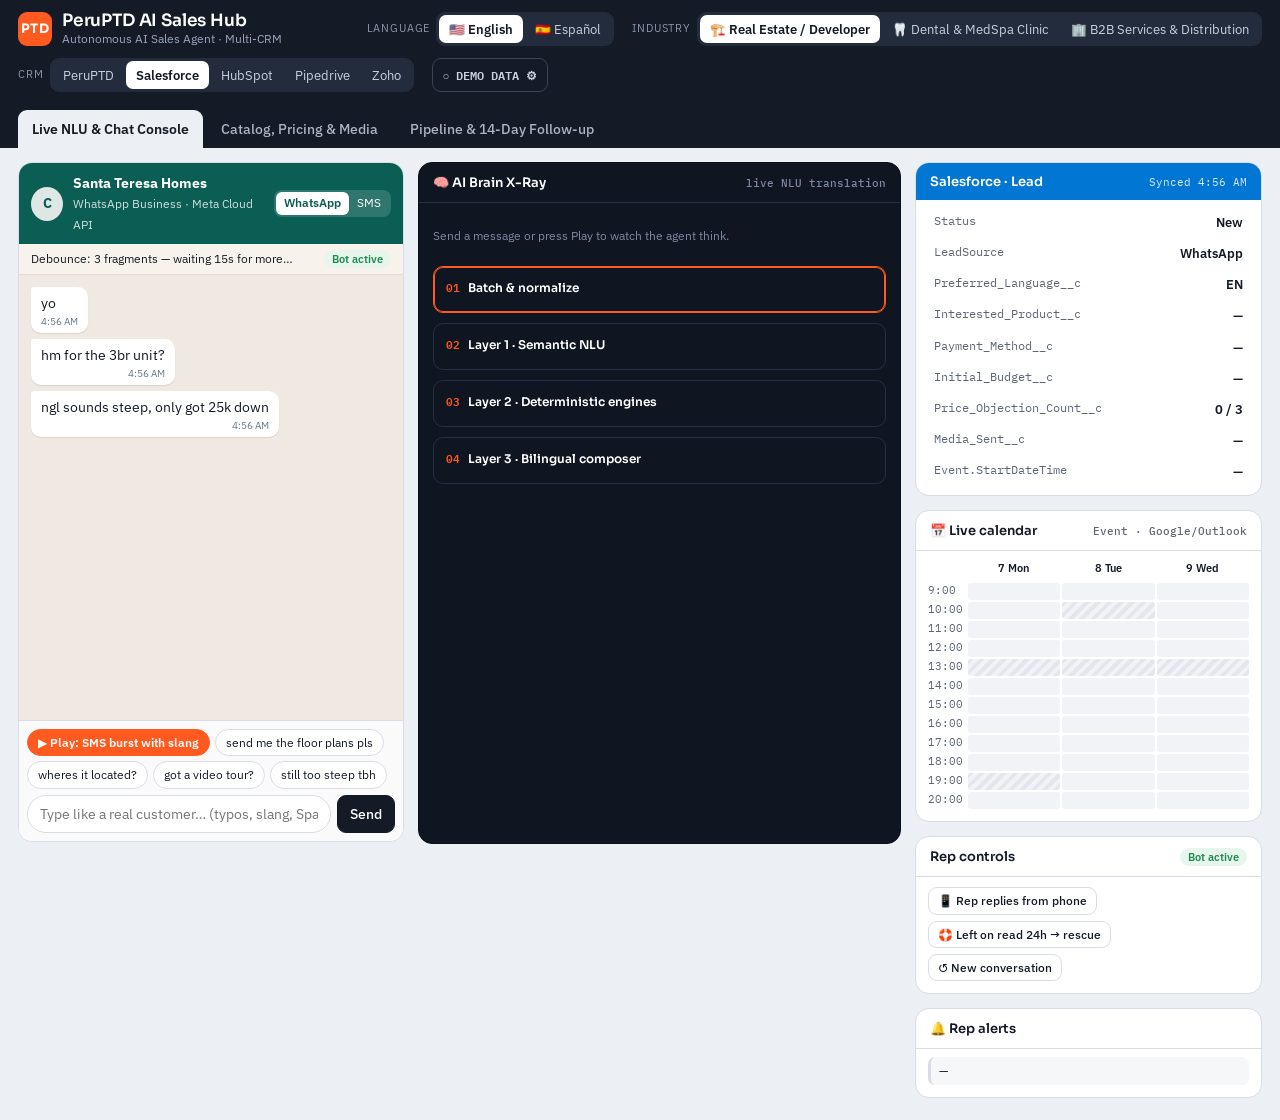
==== backend/bot/static/hub.html @ 0c341562 "feat: per-tenant follow-up from playbooks (ES/EN), Hub API and live mode (0.2.0) Co-Authored-By: Cla" ====
<!DOCTYPE html>
<html lang="en">
<head>
<meta charset="utf-8">
<meta name="viewport" content="width=device-width, initial-scale=1">
<title>PeruPTD AI Sales Hub</title>
<link rel="preconnect" href="https://fonts.googleapis.com">
<link rel="preconnect" href="https://fonts.gstatic.com" crossorigin>
<link href="https://fonts.googleapis.com/css2?family=IBM+Plex+Mono:wght@400;500;600&family=IBM+Plex+Sans:wght@400;500;600&family=Sora:wght@600;700&display=swap" rel="stylesheet">
<style>:root {
  /* Command-center for a sales floor: light workspace, one dark "x-ray" instrument panel, signal-orange for the AI */
  --paper: #eceff3; --surface: #ffffff; --ink: #141a26; --muted: #5d6677; --line: #d8dce4;
  --signal: #ff5a1f; --signal-soft: #fff0e9; --xray: #0f1521; --xray-line: #243047; --xray-text: #d7deea; --cyan: #44d4c4;
  --wa: #0b5e54; --wa-bubble: #d9fdd3; --wa-bg: #efe9e1; --good: #1f8a4c; --warn: #c27400; --bad: #c0362c;
  --display: "Sora", "Segoe UI", system-ui, sans-serif; --body: "IBM Plex Sans", "Segoe UI", system-ui, sans-serif; --mono: "IBM Plex Mono", ui-monospace, Menlo, monospace;
  color-scheme: light;
}
* { box-sizing: border-box; }
html, body { height: 100%; margin: 0; }
body { background: var(--paper); color: var(--ink); font: 14px/1.45 var(--body); }
button, input, select, textarea { font: inherit; color: inherit; }
button { cursor: pointer; }
:focus-visible { outline: 2px solid var(--signal); outline-offset: 2px; }
@media (prefers-reduced-motion: reduce) { * { animation: none !important; transition: none !important; } }

/* ---------- top bar ---------- */
.top { display: flex; flex-wrap: wrap; align-items: center; gap: 10px 18px; padding: 10px 18px; background: var(--ink); color: #fff; }
.brand { display: flex; align-items: center; gap: 10px; margin-right: auto; }
.mark { width: 34px; height: 34px; border-radius: 9px; background: var(--signal); display: grid; place-items: center; font: 700 13px var(--display); letter-spacing: .02em; }
.brand h1 { font: 600 17px var(--display); margin: 0; letter-spacing: -.01em; }
.brand small { display: block; color: #9aa6bb; font-size: 11.5px; }
.switch { display: flex; align-items: center; gap: 6px; }
.switch > span { font-size: 10.5px; text-transform: uppercase; letter-spacing: .08em; color: #8b97ad; }
.seg { display: inline-flex; background: #232c3d; border-radius: 9px; padding: 3px; gap: 2px; }
.seg button { border: 0; background: transparent; color: #c9d1df; padding: 5px 10px; border-radius: 7px; font-size: 12.5px; white-space: nowrap; }
.seg button[aria-pressed="true"] { background: #fff; color: var(--ink); font-weight: 600; }
.tabs { display: flex; gap: 4px; padding: 8px 18px 0; background: var(--ink); }
.tabs button { border: 0; background: transparent; color: #aab4c6; padding: 9px 14px; border-radius: 9px 9px 0 0; font-weight: 500; }
.tabs button[aria-selected="true"] { background: var(--paper); color: var(--ink); font-weight: 600; }
.tabs .count { font: 600 10.5px var(--mono); background: var(--signal); color: #fff; border-radius: 6px; padding: 1px 5px; margin-left: 6px; }
main { padding: 14px 18px 22px; }
.view[hidden] { display: none !important; }

/* ---------- live console grid ---------- */
.console { display: grid; grid-template-columns: minmax(330px, 1fr) minmax(400px, 1.25fr) minmax(300px, .9fr); gap: 14px; align-items: start; }
@media (max-width: 1180px) { .console { grid-template-columns: 1fr 1fr; } .console .crmcol { grid-column: 1 / -1; } }
@media (max-width: 760px) { .console { grid-template-columns: 1fr; } }
.panel { background: var(--surface); border: 1px solid var(--line); border-radius: 14px; overflow: hidden; }
.panel h2 { font: 600 13px var(--display); margin: 0; padding: 11px 14px; border-bottom: 1px solid var(--line); display: flex; align-items: center; gap: 8px; }
.panel h2 .tag { margin-left: auto; font: 500 11px var(--mono); color: var(--muted); }

/* chat */
.phone { display: flex; flex-direction: column; height: 680px; }
.phone-head { background: var(--wa); color: #fff; display: flex; align-items: center; gap: 10px; padding: 10px 12px; }
.avatar { width: 34px; height: 34px; border-radius: 50%; background: #dfe7e5; color: var(--wa); display: grid; place-items: center; font-weight: 700; }
.phone-head b { display: block; font-size: 14px; }
.phone-head small { opacity: .8; font-size: 11.5px; }
.chan { margin-left: auto; display: inline-flex; background: rgba(255,255,255,.15); border-radius: 8px; padding: 2px; }
.chan button { border: 0; background: transparent; color: #fff; font-size: 11.5px; padding: 3px 8px; border-radius: 6px; }
.chan button[aria-pressed="true"] { background: #fff; color: var(--wa); font-weight: 600; }
.status-strip { display: flex; gap: 6px; align-items: center; padding: 6px 12px; font-size: 12px; background: #f7f3ec; border-bottom: 1px solid #e6ddd0; min-height: 31px; }
.status-strip .pill { margin-left: auto; }
.msgs { flex: 1; overflow-y: auto; padding: 12px; background: var(--wa-bg); display: flex; flex-direction: column; gap: 6px; scroll-behavior: smooth; }
.row { display: flex; animation: rise .3s ease; }
.row.me { justify-content: flex-start; } .row.bot, .row.rep { justify-content: flex-end; } .row.sys { justify-content: center; }
.bubble { max-width: 86%; padding: 7px 10px 4px; border-radius: 10px; box-shadow: 0 1px 1px rgba(0,0,0,.1); white-space: pre-line; font-size: 13.5px; }
.me .bubble { background: #fff; border-top-left-radius: 3px; }
.bot .bubble { background: var(--wa-bubble); border-top-right-radius: 3px; }
.rep .bubble { background: #fff4c7; border-top-right-radius: 3px; }
.sms .bot .bubble { background: #2f7cf6; color: #fff; } .sms .me .bubble { background: #e9e9eb; } .sms .msgs { background: #fff; }
.who { font-size: 11px; font-weight: 600; color: var(--wa); margin-bottom: 1px; }
.sms .bot .who { color: #dce9ff; }
.time { font-size: 10px; color: #667781; text-align: right; margin-top: 1px; }
.sms .bot .time { color: #dce9ff; }
.sysnote { background: #fff7d6; border: 1px solid #f0dc96; color: #6a4d00; border-radius: 8px; padding: 5px 9px; font-size: 12px; max-width: 92%; text-align: center; }
.media-row { display: flex; gap: 6px; margin-top: 6px; flex-wrap: wrap; }
.thumb { width: 118px; border-radius: 8px; overflow: hidden; background: #fff; border: 1px solid rgba(0,0,0,.08); font-size: 11px; color: var(--ink); }
.thumb .art { height: 70px; display: grid; place-items: center; font-size: 24px; color: #fff; }
.thumb .cap { padding: 4px 6px; line-height: 1.25; }
.thumb .trg { display: block; font: 500 9.5px var(--mono); color: var(--muted); }
.typing { display: inline-flex; gap: 4px; padding: 10px 12px; }
.typing i { width: 6px; height: 6px; border-radius: 50%; background: #6c8f66; animation: blink 1s infinite; }
.typing i:nth-child(2) { animation-delay: .15s; } .typing i:nth-child(3) { animation-delay: .3s; }
.composer { border-top: 1px solid var(--line); padding: 8px; display: flex; flex-direction: column; gap: 6px; background: #fafafa; }
.chips { display: flex; flex-wrap: wrap; gap: 5px; }
.chip { border: 1px solid var(--line); background: #fff; border-radius: 999px; padding: 4px 10px; font-size: 12px; }
.chip:hover { border-color: var(--signal); }
.chip.play { background: var(--signal); color: #fff; border-color: var(--signal); font-weight: 600; }
.chip.slot { background: var(--wa); color: #fff; border-color: var(--wa); font-weight: 600; }
.sendrow { display: flex; gap: 6px; }
.sendrow input { flex: 1; border: 1px solid var(--line); border-radius: 999px; padding: 8px 12px; background: #fff; }
.btn { border: 1px solid var(--line); background: #fff; border-radius: 9px; padding: 7px 12px; font-weight: 500; }
.btn.primary { background: var(--ink); color: #fff; border-color: var(--ink); }
.btn.small { padding: 4px 9px; font-size: 12px; }

/* x-ray */
.xray { background: var(--xray); color: var(--xray-text); border-color: #0b0f18; }
.xray h2 { border-color: var(--xray-line); color: #fff; }
.xray h2 .tag { color: #7d8aa3; }
.xbody { padding: 12px 14px 14px; display: flex; flex-direction: column; gap: 10px; min-height: 640px; }
.stage { border: 1px solid var(--xray-line); border-radius: 10px; padding: 10px 12px; position: relative; transition: border-color .3s, box-shadow .3s; }
.stage.on { border-color: var(--signal); box-shadow: 0 0 0 1px var(--signal) inset; }
.stage.done { border-color: #2c3b55; }
.stage h3 { margin: 0 0 6px; font: 600 12px var(--display); color: #fff; display: flex; gap: 8px; align-items: baseline; }
.stage h3 .n { font: 600 10.5px var(--mono); color: var(--signal); }
.stage h3 .ms { margin-left: auto; font: 500 10.5px var(--mono); color: var(--cyan); }
.muted-x { color: #7d8aa3; font-size: 12px; }
.raw { font: 12px/1.4 var(--mono); color: #aeb9cc; background: #0a0f18; border-radius: 6px; padding: 7px 9px; white-space: pre-wrap; }
.canon { font-size: 13px; color: #fff; }
.slangs { display: flex; flex-wrap: wrap; gap: 5px; margin-top: 7px; }
.slang { font: 11.5px var(--mono); border: 1px solid #39465f; border-radius: 6px; padding: 2px 6px; }
.slang b { color: var(--signal); font-weight: 600; } .slang em { color: var(--cyan); font-style: normal; }
.intents { display: flex; flex-wrap: wrap; gap: 5px; margin-top: 7px; }
.intent { font: 600 10.5px var(--mono); background: #1c2638; border-radius: 5px; padding: 2px 6px; color: #c8d3e6; }
.intent.primary { background: var(--signal); color: #fff; }
.ents { display: grid; grid-template-columns: auto 1fr; gap: 2px 12px; margin-top: 8px; font: 12px var(--mono); }
.ents dt { color: #7d8aa3; } .ents dd { margin: 0; color: var(--cyan); }
.trace { list-style: none; margin: 0; padding: 0; display: flex; flex-direction: column; gap: 4px; }
.trace li { display: grid; grid-template-columns: 112px 1fr; gap: 8px; font-size: 12px; align-items: baseline; animation: rise .3s ease both; }
.trace li b { font: 600 11px var(--mono); color: var(--signal); }
.guard { display: flex; flex-wrap: wrap; gap: 6px; margin-top: 6px; }
.guard span { font: 11px var(--mono); color: #9fe3b5; }
details.json summary { cursor: pointer; font: 11px var(--mono); color: #7d8aa3; margin-top: 8px; }
details.json pre { font: 11px/1.4 var(--mono); color: #c8d3e6; background: #0a0f18; border-radius: 6px; padding: 8px; overflow-x: auto; max-height: 220px; margin: 6px 0 0; }

/* crm column */
.crmcol { display: flex; flex-direction: column; gap: 14px; }
.crmhead { color: #fff; padding: 10px 14px; display: flex; align-items: center; gap: 8px; }
.crmhead b { font: 600 13px var(--display); }
.crmhead small { margin-left: auto; font: 11px var(--mono); opacity: .85; }
.fields { padding: 8px 10px 10px; display: flex; flex-direction: column; gap: 3px; }
.field { display: grid; grid-template-columns: 1fr auto; gap: 10px; padding: 5px 8px; border-radius: 7px; font-size: 12.5px; transition: background .5s; }
.field code { font: 11.5px var(--mono); color: var(--muted); }
.field span { font-weight: 600; text-align: right; }
.field.flash { animation: flash 1.6s ease; }
.cal { padding: 10px 12px 12px; display: grid; grid-template-columns: 38px repeat(3, 1fr); gap: 2px; font-size: 11px; }
.cal .hd { font-weight: 600; text-align: center; padding-bottom: 4px; }
.cal .hr { color: var(--muted); font: 10.5px var(--mono); }
.cal .c { height: 17px; border-radius: 3px; background: #f1f3f6; }
.cal .c.busy { background: repeating-linear-gradient(135deg, #e3e6ec, #e3e6ec 4px, #f1f3f6 4px, #f1f3f6 8px); }
.cal .c.offer { background: #ffe1d4; border: 1px dashed var(--signal); }
.cal .c.booked { background: var(--good); }
.feed { padding: 8px 12px 12px; display: flex; flex-direction: column; gap: 5px; max-height: 190px; overflow-y: auto; }
.feed div { font-size: 12px; padding: 5px 8px; border-radius: 7px; background: #f6f7f9; border-left: 3px solid var(--line); animation: rise .3s ease; }
.feed div.hot { border-left-color: var(--signal); background: var(--signal-soft); }
.pill { font: 600 11px var(--body); border-radius: 999px; padding: 2px 8px; background: #e7f6ec; color: var(--good); }
.pill.warn { background: #fff1d6; color: var(--warn); } .pill.bad { background: #fde6e4; color: var(--bad); }
.controls { display: flex; flex-wrap: wrap; gap: 6px; padding: 10px 12px 12px; }

/* catalog */
.syncbar { display: flex; align-items: center; gap: 10px; flex-wrap: wrap; background: var(--surface); border: 1px solid var(--line); border-radius: 12px; padding: 10px 14px; margin-bottom: 14px; }
.syncbar code { font: 12px var(--mono); background: #f1f3f6; padding: 2px 6px; border-radius: 5px; }
.dot { width: 8px; height: 8px; border-radius: 50%; background: var(--good); box-shadow: 0 0 0 3px #d6f0df; }
.cards { display: grid; grid-template-columns: repeat(auto-fill, minmax(460px, 1fr)); gap: 14px; }
@media (max-width: 520px) { .cards { grid-template-columns: 1fr; } }
.card { background: var(--surface); border: 1px solid var(--line); border-radius: 14px; padding: 14px; display: flex; flex-direction: column; gap: 10px; }
.card header { display: flex; gap: 10px; align-items: flex-start; }
.card h3 { margin: 0; font: 600 15px var(--display); text-wrap: balance; }
.card header small { color: var(--muted); font: 11px var(--mono); }
.card header .pill { margin-left: auto; white-space: nowrap; }
.specs { display: flex; flex-wrap: wrap; gap: 5px; }
.specs span { font-size: 12px; background: #f3f5f8; border-radius: 6px; padding: 2px 7px; }
.grid6 { display: grid; grid-template-columns: repeat(3, 1fr); gap: 8px; }
.grid6 label, .card label.wide { display: flex; flex-direction: column; gap: 3px; font-size: 11px; color: var(--muted); text-transform: uppercase; letter-spacing: .05em; }
.grid6 label { min-width: 0; }
.grid6 input { width: 100%; min-width: 0; }
.grid6 input, .card textarea { border: 1px solid var(--line); border-radius: 8px; padding: 6px 8px; font: 13px var(--body); color: var(--ink); text-transform: none; letter-spacing: 0; font-variant-numeric: tabular-nums; }
.card textarea { resize: vertical; min-height: 44px; }
.mediagrid { display: flex; flex-wrap: wrap; gap: 8px; }
.mediagrid .thumb { width: 128px; }
.addmedia { display: flex; gap: 6px; align-items: center; flex-wrap: wrap; font-size: 12px; }
.addmedia select { border: 1px solid var(--line); border-radius: 7px; padding: 4px 6px; }

/* pipeline */
.board { display: grid; grid-template-columns: repeat(6, minmax(170px, 1fr)); gap: 10px; overflow-x: auto; padding-bottom: 6px; }
.col { background: #e2e6ec; border-radius: 12px; padding: 8px; display: flex; flex-direction: column; gap: 8px; min-height: 360px; }
.col h3 { margin: 2px 4px 2px; font: 600 12px var(--display); display: flex; justify-content: space-between; }
.col h3 span { font: 11px var(--mono); color: var(--muted); }
.lead { background: var(--surface); border: 1px solid var(--line); border-radius: 10px; padding: 8px 9px; font-size: 12px; display: flex; flex-direction: column; gap: 3px; text-align: left; width: 100%; }
.lead:hover { border-color: var(--signal); }
.lead.live { border: 2px solid var(--signal); }
.lead b { font-size: 13px; }
.lead .meta { color: var(--muted); display: flex; gap: 6px; flex-wrap: wrap; }
.strikes { display: inline-flex; gap: 2px; } .strikes i { width: 7px; height: 7px; border-radius: 50%; background: #d4d9e2; } .strikes i.on { background: var(--signal); }
.detail { margin-top: 14px; display: grid; grid-template-columns: 1fr 1fr; gap: 14px; }
@media (max-width: 900px) { .detail { grid-template-columns: 1fr; } }
.timeline { list-style: none; margin: 0; padding: 12px 16px 14px; display: flex; flex-direction: column; gap: 0; }
.timeline li { display: grid; grid-template-columns: 22px 150px 1fr auto; gap: 8px; align-items: center; padding: 6px 0; border-bottom: 1px dashed var(--line); font-size: 12.5px; }
.timeline .ic { width: 18px; height: 18px; border-radius: 50%; border: 2px solid var(--line); display: grid; place-items: center; font-size: 10px; }
.timeline .done .ic { background: var(--good); border-color: var(--good); color: #fff; }
.timeline .next .ic { border-color: var(--signal); background: var(--signal-soft); }
.timeline .skip { opacity: .45; text-decoration: line-through; }
.timeline .when { font: 600 12px var(--mono); }

@keyframes rise { from { opacity: 0; transform: translateY(5px); } to { opacity: 1; transform: none; } }
@keyframes blink { 0%, 100% { opacity: .3; } 50% { opacity: 1; } }
@keyframes flash { 0% { background: #c9f1d5; } 100% { background: transparent; } }

/* live api mode */
.mode { border: 1px solid #3a4558; background: transparent; color: #c9d1df; border-radius: 9px; padding: 6px 10px; font: 600 11.5px var(--mono); }
.mode.on { background: #133d2a; border-color: #2c8a5a; color: #9ff0c3; }
.seg button:disabled { opacity: .35; cursor: not-allowed; }
.live-panel { position: fixed; top: 64px; right: 18px; z-index: 20; width: min(380px, calc(100% - 36px)); background: var(--surface); border: 1px solid var(--line); border-radius: 14px; box-shadow: 0 12px 40px rgba(20,26,38,.25); padding: 14px; display: flex; flex-direction: column; gap: 8px; }
.live-panel h3 { margin: 0; font: 600 14px var(--display); }
.live-panel label { display: flex; flex-direction: column; gap: 3px; font-size: 11px; color: var(--muted); text-transform: uppercase; letter-spacing: .05em; }
.live-panel input { border: 1px solid var(--line); border-radius: 8px; padding: 7px 9px; font: 13px var(--body); text-transform: none; letter-spacing: 0; color: var(--ink); }
.live-panel .controls { padding: 0; }
.live-msg { margin: 0; font-size: 12.5px; }
.live-note { margin: 0; font-size: 11.5px; color: var(--muted); }
.toast { position: fixed; bottom: 18px; left: 50%; transform: translateX(-50%); background: var(--ink); color: #fff; padding: 8px 14px; border-radius: 9px; font-size: 13px; z-index: 30; animation: rise .25s ease; }
.toast.bad { background: var(--bad); }
</style>
</head>
<body>
<header class="top" id="top"></header>
<nav class="tabs" id="tabs" role="tablist"></nav>
<main>
  <section class="view" id="tab1"></section>
  <section class="view" id="tab2" hidden></section>
  <section class="view" id="tab3" hidden></section>
</main>
<script>
const LEXICON = {"_doc": "Diccionario de jergas, abreviaturas y errores de tipeo (ES/EN). Lo usan el normalizador del backend (bot/nlu) como respaldo determinístico y el simulador del AI Sales Hub. Claves en minúsculas y sin tildes; se reemplazan como palabra completa. 'frases' se aplica antes que las palabras sueltas.", "es": {"ola": "hola", "olas": "hola", "holi": "hola", "buenas": "buenas", "q": "que", "k": "que", "ke": "que", "xq": "porque", "pq": "porque", "x": "por", "xa": "para", "pa": "para", "xfa": "por favor", "porfa": "por favor", "pls": "por favor", "tb": "también", "tmb": "también", "tbn": "también", "d": "de", "dl": "del", "tngo": "tengo", "tgo": "tengo", "tns": "tienes", "tnen": "tienen", "toy": "estoy", "ta": "está", "tas": "estás", "stan": "están", "stá": "está", "ksa": "casa", "kasa": "casa", "depa": "departamento", "dpto": "departamento", "cntado": "contado", "contao": "contado", "cuotas": "cuotas", "cuota": "cuota", "mñn": "mañana", "mñna": "mañana", "mnn": "mañana", "manana": "mañana", "salado": "caro", "salao": "caro", "carisimo": "carísimo", "chamba": "trabajo", "chambear": "trabajar", "jale": "trabajo", "hno": "hermano", "bro": "hermano", "causa": "amigo", "pata": "amigo", "nomas": "nada más", "noms": "nada más", "nms": "nada más", "srvicio": "servicio", "servisio": "servicio", "premiun": "premium", "premiu": "premium", "info": "información", "infó": "información", "xaca": "por acá", "sabado": "sábado", "sab": "sábado", "dom": "domingo", "implantes": "implantes", "implnte": "implante", "cuanto": "cuánto", "cuant": "cuánto", "dnd": "dónde", "donde": "dónde", "plata": "dinero", "podra": "podrá", "podria": "podría"}, "en": {"yo": "hey", "sup": "hi", "hiya": "hi", "hm": "how much", "hmu": "hit me up", "ngl": "not gonna lie", "tbh": "to be honest", "imo": "in my opinion", "tmrw": "tomorrow", "tmr": "tomorrow", "tmw": "tomorrow", "2mrw": "tomorrow", "2day": "today", "tn": "tonight", "rn": "right now", "asap": "as soon as possible", "btw": "by the way", "idk": "I don't know", "u": "you", "ur": "your", "r": "are", "y'all": "you all", "yall": "you all", "ya": "you", "nah": "no", "nope": "no", "yep": "yes", "yeah": "yes", "ya'll": "you all", "wanna": "want to", "gonna": "going to", "gotta": "have to", "kinda": "kind of", "sorta": "sort of", "pls": "please", "plz": "please", "thx": "thanks", "ty": "thank you", "pkg": "package", "pkgs": "packages", "apt": "apartment", "br": "bedroom", "3br": "3-bedroom", "2br": "2-bedroom", "steep": "expensive", "pricey": "expensive", "spendy": "expensive", "sat": "Saturday", "sun": "Sunday", "mon": "Monday", "fri": "Friday", "ish": "approximately", "abt": "about", "w/": "with", "b4": "before", "l8r": "later", "whats": "what is", "wheres": "where is", "hows": "how is", "cant": "cannot", "dont": "do not"}, "senales_idioma": {"es": ["hola", "que", "cuánto", "cuanto", "precio", "está", "tengo", "mañana", "sábado", "se podra", "se podrá", "contado", "caro", "por favor", "quiero", "gracias", "dónde", "donde", "cita", "nada más", "trabajo", "también", "puedo", "tienen", "cuotas", "buenas", "hermano", "salado", "chamba", "lucas"], "en": ["hey", "how much", "price", "the", "is", "do", "you", "tomorrow", "saturday", "can i", "expensive", "please", "want", "thanks", "where", "appointment", "tour", "after work", "not gonna lie", "payment plans", "budget", "cash", "got", "free this", "call", "what is"]}, "frases": {"es": {"de la chamba": "del trabajo", "la chamba": "el trabajo", "al toque": "de inmediato", "ta bien": "está bien", "q tal": "qué tal", "a cuanto sale": "cuánto cuesta"}, "en": {"or nah": "or not", "round 4ish": "around 4 PM", "hop on a call": "have a call"}}};
// ===== Demo data: tenants, catalog (bilingual), media library, seeded pipeline and scripted scenarios =====
const INDUSTRIES = {
  realestate: {
    icon: "🏗️", name: { en: "Real Estate / Developer", es: "Inmobiliaria / Constructora" },
    company: "Santa Teresa Homes", advisor: "Henry Sague", botName: { en: "Ava", es: "Ava" },
    location: { en: "Urb. Santa Teresa, Chiclayo — Lot 14", es: "Urb. Santa Teresa, Chiclayo — Lote 14" },
    mapsUrl: "maps.google.com/?q=Santa+Teresa+Chiclayo",
    eventWord: { en: "Showing", es: "Visita" },
    stages: ["new", "qualified", "booked", "visited", "negotiation", "won"],
    items: [
      { id: "re1", external: { salesforce: "01t5g00000Kx3AA", hubspot: "prod_88412", pipedrive: "prd_17", zoho: "ZP-2201", native: "cat_0001" },
        name: { en: "3-Story House — 4BR (Unit A)", es: "Casa de 3 pisos — 4 dorm. (Unidad A)" }, keywords: ["casa", "house", "3br", "3-bedroom", "4br", "unit", "unidad", "ksa", "home", "townhome"],
        category: { en: "Houses", es: "Casas" }, status: "last_units",
        specs: { en: { "Lot": "80 m² (861 sqft)", "Built area": "200 m² (2,153 sqft)", "Floors": "3", "Bedrooms": "4", "Parking": "1 garage" },
                 es: { "Terreno": "80 m²", "Construidos": "200 m²", "Pisos": "3", "Dormitorios": "4", "Cochera": "1" } },
        list_price: 135000, cash_price: 129000, currency: "USD", min_down_pct: 10, rec_down_pct: 20, annual_rate_pct: 8.9, max_term_years: 20,
        promo: { en: "Launch bonus: 1st unit includes installed kitchen cabinets", es: "Bono de lanzamiento: la 1ra unidad incluye reposteros de cocina instalados" },
        value: { en: "At $645/m² you're ~22% below the $830/m² area average — with garage and private yard", es: "A US$645/m² estás ~22% por debajo del promedio de la zona (US$830/m²), con cochera y patio propio" },
        media: [
          { id: "m1", type: "image", trigger: "FIRST_INFO", caption: { en: "Facade at sunset", es: "Fachada al atardecer" }, hue: 24 },
          { id: "m2", type: "image", trigger: "FIRST_INFO", caption: { en: "Living & dining room", es: "Sala comedor" }, hue: 38 },
          { id: "m3", type: "pdf", trigger: "SPECS_PDF", caption: { en: "Floor plans — 3 levels.pdf", es: "Planos — 3 niveles.pdf" }, hue: 210 },
          { id: "m4", type: "image", trigger: "PRICE_OBJECTION", caption: { en: "Garage + private yard", es: "Cochera + patio propio" }, hue: 140 },
          { id: "m5", type: "image", trigger: "LOCATION_FACADE", caption: { en: "Street view + map pin", es: "Vista de calle + ubicación" }, hue: 190 },
          { id: "m6", type: "image", trigger: "POST_VISIT_45M", caption: { en: "Kitchen render — Graphite", es: "Render cocina — Grafito" }, hue: 260 },
          { id: "m7", type: "video", trigger: "VIDEO_TOUR", caption: { en: "Full walkthrough (2:14)", es: "Recorrido completo (2:14)" }, hue: 330 }
        ] },
      { id: "re2", external: { salesforce: "01t5g00000Kx3AB", hubspot: "prod_88413", pipedrive: "prd_18", zoho: "ZP-2202", native: "cat_0002" },
        name: { en: "2BR Apartment — 3rd floor", es: "Departamento 2 dorm. — 3er piso" }, keywords: ["depa", "departamento", "apartment", "apt", "2br", "2-bedroom", "flat"],
        category: { en: "Apartments", es: "Departamentos" }, status: "available",
        specs: { en: { "Area": "68 m² (732 sqft)", "Bedrooms": "2", "Bathrooms": "2", "Balcony": "Yes" }, es: { "Área": "68 m²", "Dormitorios": "2", "Baños": "2", "Balcón": "Sí" } },
        list_price: 89000, cash_price: 85000, currency: "USD", min_down_pct: 10, rec_down_pct: 20, annual_rate_pct: 8.9, max_term_years: 20,
        promo: { en: "Free parking space for the first 3 buyers", es: "Estacionamiento gratis para los 3 primeros compradores" },
        value: { en: "Same finishes as the houses at 34% less", es: "Mismos acabados que las casas por 34% menos" },
        media: [
          { id: "m8", type: "image", trigger: "FIRST_INFO", caption: { en: "Balcony view", es: "Vista desde el balcón" }, hue: 200 },
          { id: "m9", type: "pdf", trigger: "SPECS_PDF", caption: { en: "Apartment plan.pdf", es: "Plano depa.pdf" }, hue: 215 }
        ] }
    ],
    scenarios: {
      es: { label: "4 mensajes cortados con jerga", parts: ["ola q tal", "a cuanto sale la ksa al cntado??", "ta medio salado ah tngo 25 mil nomas", "se podra ver mñn saliendo de la chamba tipo 6 y media?"] },
      en: { label: "SMS burst with slang", parts: ["yo", "hm for the 3br unit?", "ngl sounds steep, only got 25k down", "can i tour tmrw after work round 6?"] }
    },
    quick: { es: ["mándame los planos xfa", "dnd queda?", "tienen video del recorrido?", "sigue caro hno"], en: ["send me the floor plans pls", "wheres it located?", "got a video tour?", "still too steep tbh"] },
    seed: [
      { name: "Lucía Paredes", stage: "qualified", lang: "es", channel: "WhatsApp", pay: "FINANCING", budget: 30000, obj: 1 },
      { name: "Mark Johnson", stage: "booked", lang: "en", channel: "SMS", pay: "CASH", budget: 130000, obj: 0, day: 0 },
      { name: "Rosa Chávez", stage: "visited", lang: "es", channel: "Meta Lead Ad", pay: "FINANCING", budget: 27000, obj: 2, day: 2 },
      { name: "Daniel Ortiz", stage: "negotiation", lang: "es", channel: "Instagram DM", pay: "CASH", budget: 129000, obj: 1, day: 10 },
      { name: "Emily Carter", stage: "new", lang: "en", channel: "Meta Lead Ad", pay: null, budget: null, obj: 0 },
      { name: "Jorge Ramos", stage: "won", lang: "es", channel: "WhatsApp", pay: "CASH", budget: 129000, obj: 1, day: 14 }
    ]
  },
  dental: {
    icon: "🦷", name: { en: "Dental & MedSpa Clinic", es: "Clínica Dental & MedSpa" },
    company: "BrightSmile Dental Studio", advisor: "Dr. Laura Kim", botName: { en: "Mia", es: "Mía" },
    location: { en: "820 Brickell Ave, Miami FL — Suite 400", es: "820 Brickell Ave, Miami FL — Suite 400" },
    mapsUrl: "maps.google.com/?q=820+Brickell+Ave",
    eventWord: { en: "Consultation", es: "Evaluación" },
    stages: ["new", "qualified", "booked", "visited", "negotiation", "won"],
    items: [
      { id: "dn1", external: { salesforce: "01t5g00000Dn1AA", hubspot: "prod_55120", pipedrive: "prd_41", zoho: "ZP-5101", native: "cat_0101" },
        name: { en: "Full-Arch Implants (All-on-4) package", es: "Paquete Implantes de Arcada Completa (All-on-4)" }, keywords: ["implant", "implants", "implante", "implantes", "arcada", "arch", "all-on-4", "pkg", "package", "paquete"],
        category: { en: "Implants", es: "Implantes" }, status: "available",
        specs: { en: { "Procedure": "1 day (sedation)", "Recovery": "48–72 h", "Warranty": "Lifetime on implants", "Visits": "3" }, es: { "Procedimiento": "1 día (con sedación)", "Recuperación": "48–72 h", "Garantía": "De por vida en implantes", "Citas": "3" } },
        list_price: 18500, cash_price: 16900, currency: "USD", min_down_pct: 10, rec_down_pct: 20, annual_rate_pct: 9.9, max_term_years: 3,
        promo: { en: "Free 3D CT scan + consultation this month", es: "Tomografía 3D + evaluación gratis este mes" },
        value: { en: "Avg. Miami price is $23,900 per arch — ours includes the final zirconia teeth", es: "En Miami el promedio es US$23,900 por arcada — el nuestro incluye los dientes finales de zirconio" },
        insurance: { en: "We accept PPO plans (Delta Dental, Cigna, MetLife) — HMO doesn't cover implants", es: "Aceptamos seguros PPO (Delta Dental, Cigna, MetLife) — los HMO no cubren implantes" },
        media: [
          { id: "d1", type: "image", trigger: "FIRST_INFO", caption: { en: "Real patient — before / after", es: "Paciente real — antes / después" }, hue: 190 },
          { id: "d2", type: "pdf", trigger: "SPECS_PDF", caption: { en: "Treatment guide.pdf", es: "Guía del tratamiento.pdf" }, hue: 210 },
          { id: "d3", type: "image", trigger: "PRICE_OBJECTION", caption: { en: "Zirconia vs acrylic (what you get)", es: "Zirconio vs acrílico (lo que recibes)" }, hue: 170 },
          { id: "d4", type: "image", trigger: "LOCATION_FACADE", caption: { en: "Clinic reception", es: "Recepción de la clínica" }, hue: 320 },
          { id: "d5", type: "video", trigger: "VIDEO_TOUR", caption: { en: "Dr. Kim explains the procedure (1:40)", es: "La Dra. Kim explica el procedimiento (1:40)" }, hue: 280 }
        ] },
      { id: "dn2", external: { salesforce: "01t5g00000Dn1AB", hubspot: "prod_55121", pipedrive: "prd_42", zoho: "ZP-5102", native: "cat_0102" },
        name: { en: "Clear aligners (full case)", es: "Alineadores invisibles (caso completo)" }, keywords: ["aligner", "aligners", "invisalign", "alineadores", "braces", "brackets"],
        category: { en: "Orthodontics", es: "Ortodoncia" }, status: "available",
        specs: { en: { "Duration": "6–14 months", "Visits": "Every 8 weeks" }, es: { "Duración": "6–14 meses", "Controles": "Cada 8 semanas" } },
        list_price: 4800, cash_price: 4400, currency: "USD", min_down_pct: 10, rec_down_pct: 20, annual_rate_pct: 0, max_term_years: 1,
        promo: { en: "0% financing for 12 months", es: "0% de interés a 12 meses" },
        value: { en: "Includes whitening and retainers", es: "Incluye blanqueamiento y retenedores" },
        media: [ { id: "d6", type: "image", trigger: "FIRST_INFO", caption: { en: "Aligner smile result", es: "Resultado con alineadores" }, hue: 200 } ] }
    ],
    scenarios: {
      es: { label: "Mensajes con jerga y cuotas", parts: ["holi buenas", "cuanto x los implantes de arcada completa?", "ta salado, tienen cuotas o aceptan seguro?", "puedo el sab tipo 11"] },
      en: { label: "SMS slang + insurance", parts: ["yo hm for the implant pkg?", "ngl sounds steep, yall take delta dental or payment plans?", "free this sat round 4ish"] }
    },
    quick: { es: ["mándame la guía en pdf", "dnd están?", "tienen video del doctor?", "sigue caro"], en: ["send the treatment guide pls", "where r u located?", "got a video from the doctor?", "still pricey tbh"] },
    seed: [
      { name: "Michael Torres", stage: "booked", lang: "en", channel: "Meta Lead Ad", pay: "FINANCING", budget: 3000, obj: 1, day: 0 },
      { name: "Ana Gutiérrez", stage: "qualified", lang: "es", channel: "WhatsApp", pay: "INSURANCE", budget: null, obj: 0 },
      { name: "Sarah Lopez", stage: "visited", lang: "en", channel: "SMS", pay: "CASH", budget: 17000, obj: 0, day: 2 },
      { name: "Carlos Mena", stage: "negotiation", lang: "es", channel: "Instagram DM", pay: "FINANCING", budget: 2000, obj: 2, day: 10 },
      { name: "Jennifer Wu", stage: "new", lang: "en", channel: "Meta Lead Ad", pay: null, budget: null, obj: 0 }
    ]
  },
  b2b: {
    icon: "🏢", name: { en: "B2B Services & Distribution", es: "Servicios B2B & Distribución" },
    company: "Northline Industrial Supply", advisor: "Ryan Patel", botName: { en: "Max", es: "Max" },
    location: { en: "Zoom / on-site at your plant", es: "Zoom / visita en tu planta" },
    mapsUrl: "northline.example/meet",
    eventWord: { en: "Discovery call", es: "Reunión de diagnóstico" },
    stages: ["new", "qualified", "booked", "visited", "negotiation", "won"],
    items: [
      { id: "b1", external: { salesforce: "01t5g00000Bz9AA", hubspot: "prod_77001", pipedrive: "prd_90", zoho: "ZP-9001", native: "cat_0201" },
        name: { en: "Premium Maintenance Plan (monthly)", es: "Servicio Premium de Mantenimiento (mensual)" }, keywords: ["premium", "premiun", "servicio", "service", "plan", "maintenance", "mantenimiento"],
        category: { en: "Service plans", es: "Planes de servicio" }, status: "available",
        specs: { en: { "Response time": "4 h on-site", "Coverage": "Up to 40 machines", "Support": "24/7", "Onboarding": "7 days" }, es: { "Respuesta": "4 h en planta", "Cobertura": "Hasta 40 máquinas", "Soporte": "24/7", "Implementación": "7 días" } },
        list_price: 2400, cash_price: 2150, currency: "USD", min_down_pct: 0, rec_down_pct: 0, annual_rate_pct: 0, max_term_years: 1,
        promo: { en: "Quarter-end: 1st month at 50%", es: "Cierre de trimestre: 1er mes al 50%" },
        value: { en: "Clients cut unplanned downtime ~32% — about $186k/yr saved for a 220-person plant", es: "Nuestros clientes reducen ~32% las paradas no planificadas — unos US$186 mil/año en una planta de 220 personas" },
        media: [
          { id: "b1m", type: "pdf", trigger: "FIRST_INFO", caption: { en: "Premium plan one-pager.pdf", es: "Ficha Plan Premium.pdf" }, hue: 215 },
          { id: "b2m", type: "pdf", trigger: "SPECS_PDF", caption: { en: "SLA & technical sheet.pdf", es: "SLA y ficha técnica.pdf" }, hue: 225 },
          { id: "b3m", type: "image", trigger: "PRICE_OBJECTION", caption: { en: "ROI case — stamping plant", es: "Caso ROI — planta de estampado" }, hue: 150 },
          { id: "b4m", type: "video", trigger: "VIDEO_TOUR", caption: { en: "3-min product demo", es: "Demo del servicio (3 min)" }, hue: 280 }
        ] },
      { id: "b2", external: { salesforce: "01t5g00000Bz9AB", hubspot: "prod_77002", pipedrive: "prd_91", zoho: "ZP-9002", native: "cat_0202" },
        name: { en: "Distribution Platform (annual)", es: "Plataforma de Distribución (anual)" }, keywords: ["platform", "plataforma", "distribution", "distribución", "software", "license", "licencia"],
        category: { en: "Software", es: "Software" }, status: "available",
        specs: { en: { "Users": "Unlimited", "Integrations": "Salesforce, SAP, Odoo", "Implementation": "30 days" }, es: { "Usuarios": "Ilimitados", "Integraciones": "Salesforce, SAP, Odoo", "Implementación": "30 días" } },
        list_price: 24000, cash_price: 21600, currency: "USD", min_down_pct: 25, rec_down_pct: 50, annual_rate_pct: 0, max_term_years: 1,
        promo: { en: "Free migration from spreadsheets", es: "Migración gratis desde Excel" },
        value: { en: "Replaces 3 tools at 40% of the combined cost", es: "Reemplaza 3 herramientas al 40% del costo combinado" },
        media: [ { id: "b5m", type: "pdf", trigger: "FIRST_INFO", caption: { en: "Platform brochure.pdf", es: "Brochure plataforma.pdf" }, hue: 230 } ] }
    ],
    scenarios: {
      es: { label: "Jerga peruana + presupuesto", parts: ["ola hno q tal", "a cuanto sale el srvicio premiun al cntado??", "ta medio salado ah, tngo 2 lucas nomas", "se podra ver mñn saliendo de la chamba tipo 6 y media?"] },
      en: { label: "Buyer shorthand", parts: ["hey", "whats the price on the premium maintenance plan, cash?", "kinda pricey ngl, budget is like 2k", "can we hop on a call tmrw after 5"] }
    },
    quick: { es: ["mándame la ficha técnica", "tienen video demo?", "sigue salado hno", "y la plataforma cuánto?"], en: ["send the SLA sheet pls", "got a demo video?", "still too pricey", "and the platform hm?"] },
    seed: [
      { name: "Sarah Chen", stage: "booked", lang: "en", channel: "Meta Lead Ad", pay: "CASH", budget: 2400, obj: 1, day: 0 },
      { name: "Grupo Andino SAC", stage: "qualified", lang: "es", channel: "WhatsApp", pay: "FINANCING", budget: 20000, obj: 0 },
      { name: "Atlas Mfg.", stage: "negotiation", lang: "en", channel: "SMS", pay: "CASH", budget: 22000, obj: 2, day: 10 },
      { name: "Textiles Norte", stage: "visited", lang: "es", channel: "Instagram DM", pay: "CASH", budget: 2000, obj: 1, day: 5 },
      { name: "Kevin Brooks", stage: "new", lang: "en", channel: "Meta Lead Ad", pay: null, budget: null, obj: 0 }
    ]
  }
};

const CRMS = {
  native: { name: "PeruPTD Native CRM", short: "PeruPTD", color: "#ff5a1f", leadObj: "leads", eventObj: "appointments", catalogSrc: "catalog_items · catalog_media (Supabase Storage)" },
  salesforce: { name: "Salesforce", short: "Salesforce", color: "#0176d3", leadObj: "Lead", eventObj: "Event", catalogSrc: "Product2 · PricebookEntry · ContentVersion" },
  hubspot: { name: "HubSpot", short: "HubSpot", color: "#ff7a59", leadObj: "Contact + Deal", eventObj: "Meeting", catalogSrc: "crm/v3/objects/products · Files" },
  pipedrive: { name: "Pipedrive", short: "Pipedrive", color: "#1a1a1a", leadObj: "Person + Deal", eventObj: "Activity (meeting)", catalogSrc: "Products · Files API" },
  zoho: { name: "Zoho CRM", short: "Zoho", color: "#e42527", leadObj: "Leads", eventObj: "Events", catalogSrc: "Products · Attachments" }
};

const PROTOCOL = [
  { key: "t24", when: { en: "T − 24h", es: "T − 24 h" }, what: { en: "Attendance confirmation", es: "Confirmación de asistencia" } },
  { key: "t75", when: { en: "T + 75 min", es: "T + 75 min" }, what: { en: "Asks the rep: attended / no-show", es: "Pregunta al asesor: vino / no vino" } },
  { key: "t45", when: { en: "+45 min after visit", es: "+45 min tras la visita" }, what: { en: "Post-visit media to review at home", es: "Material para revisar en casa" } },
  { key: "d2", when: { en: "Day 2", es: "Día 2" }, what: { en: "Documents / financing options", es: "Documentos / opciones de pago" } },
  { key: "d5", when: { en: "Day 5", es: "Día 5" }, what: { en: "2nd visit or open questions", es: "2da visita o dudas abiertas" } },
  { key: "d10", when: { en: "Day 10", es: "Día 10" }, what: { en: "Closing bonus + call alert", es: "Bono de cierre + alerta de llamada" } },
  { key: "d14", when: { en: "Day 14", es: "Día 14" }, what: { en: "Release hold & close file", es: "Liberar separación y cerrar ficha" } }
];

// ===== Layer 1 · Semantic NLU (demo build): slang/typo lexicon + intent & entity extraction, ES/EN/Spanglish =====
const NLU = (() => {
  const strip = (s) => s.normalize("NFD").replace(/[̀-ͯ]/g, "").toLowerCase();
  const fmt = (n) => n.toLocaleString("en-US");

  function detectLanguage(text, previous) {
    const t = " " + strip(text).replace(/[^a-z0-9ñ' ]/g, " ") + " ";
    let es = 0, en = 0;
    for (const w of LEXICON.senales_idioma.es) if (t.includes(" " + strip(w) + " ")) es += 1;
    for (const w of LEXICON.senales_idioma.en) if (t.includes(" " + strip(w) + " ")) en += 1;
    for (const tok of t.trim().split(/\s+/)) {
      if (LEXICON.es[tok] && !LEXICON.en[tok]) es += 0.6;
      if (LEXICON.en[tok] && !LEXICON.es[tok]) en += 0.6;
    }
    if (/[ñ¿¡]|ción\b/.test(text)) es += 1;
    if (es === en) return previous || "es";
    return es > en ? "es" : "en";
  }

  // numbers like 25k, 25 mil, 2 lucas, $25,000, 2k
  function extractBudget(raw, slang) {
    const t = strip(raw);
    let m = t.match(/(\d+(?:[.,]\d+)?)\s*(lucas|luca)\b/);
    if (m) { slang.push(`${m[1]} ${m[2]} (${fmt(Math.round(parseFloat(m[1].replace(",", ".")) * 1000))})`); return Math.round(parseFloat(m[1].replace(",", ".")) * 1000); }
    m = t.match(/(\d+(?:[.,]\d+)?)\s*k\b/);
    if (m) { slang.push(`${m[1]}k (${fmt(Math.round(parseFloat(m[1]) * 1000))})`); return Math.round(parseFloat(m[1].replace(",", ".")) * 1000); }
    m = t.match(/(\d+(?:[.,]\d+)?)\s*mil\b/);
    if (m) return Math.round(parseFloat(m[1].replace(",", ".")) * 1000);
    m = t.match(/(?:\$|us\$|usd\s*)\s?(\d{1,3}(?:,\d{3})+|\d{3,})/);
    if (m) return parseInt(m[1].replace(/,/g, ""), 10);
    m = t.match(/\b(?:tengo|got|budget(?: is)?(?: like)?|presupuesto(?: de)?|cuento con)\s+(\d{3,})/);
    if (m) return parseInt(m[1], 10);
    return null;
  }

  function extractTime(raw, slang) {
    const t = strip(raw);
    let m = t.match(/(?:tipo|a las|como a las|round|around|at|@)\s*(\d{1,2})(?::(\d{2}))?\s*(y media|y cuarto|ish|pm|am|p\.m\.|de la tarde|de la noche)?/);
    if (!m) m = t.match(/\b(\d{1,2})(?::(\d{2}))?\s*(pm|am|ish|y media)\b/);
    if (!m) return null;
    let h = parseInt(m[1], 10), min = m[2] ? parseInt(m[2], 10) : 0;
    const suf = m[3] || "";
    if (suf === "y media") min = 30;
    if (suf === "y cuarto") min = 15;
    if (suf.includes("ish")) slang.push(`${m[1]}ish (≈ ${h}:00)`);
    if (suf.startsWith("am")) { /* keep */ } else if (h >= 1 && h <= 7) h += 12;
    else if (/pm|tarde|noche/.test(suf) && h < 12) h += 12;
    if (h > 23) return null;
    return `${String(h).padStart(2, "0")}:${String(min).padStart(2, "0")}`;
  }

  function relativeDate(t) {
    if (/\b(manana|tomorrow)\b/.test(t)) return "TOMORROW";
    if (/\b(hoy|today|tonight|esta noche)\b/.test(t)) return "TODAY";
    if (/\b(sabado|saturday)\b/.test(t)) return /\bthis\b|\beste\b/.test(t) || true ? "THIS_SATURDAY" : "SATURDAY";
    if (/\b(domingo|sunday)\b/.test(t)) return "THIS_SUNDAY";
    if (/\b(lunes|monday)\b/.test(t)) return "MONDAY";
    return null;
  }

  function expand(raw, lang, slang) {
    const dict = LEXICON[lang];
    for (const [from, to] of Object.entries((LEXICON.frases || {})[lang] || {})) {
      const re = new RegExp(`\\b${from}\\b`, "gi");
      if (re.test(raw)) { raw = raw.replace(re, to); if (!/^(q tal|a cuanto sale)$/.test(from)) slang.push(`${from} (${to})`); }
    }
    const out = raw.replace(/[A-Za-zÁÉÍÓÚáéíóúñÑ0-9'/]+/g, (tok) => {
      const key = strip(tok);
      if (/^\d+k$/.test(key) || /^\d+$/.test(key)) return tok;
      const rep = dict[key];
      if (rep && strip(rep) !== key) { slang.push(`${tok} (${rep})`); return rep; }
      if (rep && rep !== tok && strip(rep) === key) return rep; // accent fix only
      return tok;
    });
    return out;
  }

  const INTENTS = [
    ["NOT_INTERESTED", /\b(no me interesa|ya no|not interested|no thanks|stop)\b/],
    ["SLOT_SELECTION", /^\s*(?:opcion |option |la |the )?(1|2|3|primera|segunda|tercera|first|second|third)(?: one| opcion| option)?\s*[.!]?\s*$/],
    ["RESCHEDULE", /\b(reprogram|cambiar la (cita|hora)|reschedule|move (my|the) (appointment|tour))/],
    ["GREETING", /^(hola|buenas|hey|hi|hello|buenos dias|buenas tardes)\b/],
    ["CASH_DISCOUNT", /\b(contado|cash|al contado|pago unico|paid in full)\b/],
    ["PRICE_INQUIRY", /\b(cuanto|precio|cuesta|sale|how much|price|pricing|cost|hm)\b/],
    ["OBJECTION_EXPENSIVE", /\b(caro|carisimo|expensive|too much|pricey|out of my budget|muy alto)\b/],
    ["FINANCING_CALCULATION", /\b(cuotas?|financ\w*|credito|inicial|payment plans?|monthly|down payment|\bdown\b|installments?|plazos?)\b/],
    ["BUDGET_STATEMENT", /\b(tengo|got|budget|presupuesto|cuento con|only have|solo tengo)\b/],
    ["INSURANCE_INQUIRY", /\b(seguro|insurance|ppo|hmo|delta dental|cigna|metlife)\b/],
    ["SPECS_AND_PLANS", /\b(planos?|floor ?plans?|pdf|ficha|brochure|specs?|guia|guide|sla|technical sheet|blueprints?)\b/],
    ["VIDEO_TOUR", /\b(video|recorrido|walkthrough|tour video|demo video)\b/],
    ["LOCATION_INQUIRY", /\b(donde|ubicacion|ubicados|direccion|where|located|location|address)\b/],
    ["SCHEDULE_REQUEST", /\b(ver|visita|visitar|cita|agendar|tour|visit|appointment|book|call|reunion|puedo el|free this|se podra)\b/],
    ["COURTESY_WAIT", /\b(lo pienso|te aviso|let me think|i'll let you know|despues te escribo)\b/]
  ];

  function normalize(raw, opts) {
    const t0 = performance.now();
    const items = (opts && opts.items) || [];
    const lang = detectLanguage(raw, opts && opts.previousLanguage);
    const slang = [];
    const budget = extractBudget(raw, slang);
    const time = extractTime(raw, slang);
    let clean = expand(raw, lang, slang).replace(/\s+/g, " ").replace(/\?{2,}/g, "?").trim();
    clean = clean.replace(/(\d+(?:[.,]\d+)?)\s*(lucas?|k)\b/gi, (_, n) => fmt(Math.round(parseFloat(n.replace(",", ".")) * 1000)));
    clean = clean.charAt(0).toUpperCase() + clean.slice(1);
    const t = strip(clean) + " " + strip(raw);

    const intents = [];
    for (const [name, re] of INTENTS) if (re.test(name === "SLOT_SELECTION" || name === "GREETING" ? strip(raw).trim() : t)) intents.push(name);
    if (budget && !intents.includes("BUDGET_STATEMENT")) intents.push("BUDGET_STATEMENT");
    if (intents.length === 0) intents.push("GENERAL_INFO");

    const ent = {};
    const svc = items.find((it) => it.keywords.some((k) => new RegExp(`\\b${strip(k).replace(/[-]/g, "[- ]?")}\\b`).test(t)));
    if (svc) { ent.service_keyword = svc.keywords.find((k) => new RegExp(`\\b${strip(k)}\\b`).test(t)) || svc.keywords[0]; ent.catalog_item_id = svc.id; }
    if (intents.includes("CASH_DISCOUNT")) ent.payment_type = "CASH";
    else if (intents.includes("FINANCING_CALCULATION")) ent.payment_type = "FINANCING";
    if (intents.includes("INSURANCE_INQUIRY")) ent.insurance = (t.match(/delta dental|cigna|metlife|ppo|hmo/) || [lang === "es" ? "seguro" : "insurance"])[0];
    if (budget) { ent.budget_amount = budget; ent.budget_currency = "LOCAL_OR_UNSPECIFIED"; }
    if (intents.includes("OBJECTION_EXPENSIVE")) ent.price_objection = true;
    const rel = relativeDate(t);
    if (rel) ent.proposed_date_relative = rel;
    if (time) ent.proposed_time = time;
    if (/saliendo de(l)? (la chamba|trabajo|trabajar)|after work|despues del trabajo|salgo del trabajo/.test(t)) {
      const [h, m] = (time || "18:00").split(":").map(Number);
      const end = h * 60 + m - 30;
      ent.work_end_constraint = `${String(Math.floor(end / 60)).padStart(2, "0")}:${String(end % 60).padStart(2, "0")}`;
    }
    const after = t.match(/\bafter (\d{1,2})\b|\bdespues de las (\d{1,2})\b/);
    if (after && !ent.work_end_constraint) { const h = parseInt(after[1] || after[2], 10); ent.work_end_constraint = `${(h < 8 ? h + 12 : h)}:00`; }
    const sel = strip(raw).trim().match(/^(?:opcion |option |la |the )?(1|2|3|primera|segunda|tercera|first|second|third)/);
    if (intents.includes("SLOT_SELECTION") && sel) ent.selected_slot_index = { "1": 1, "2": 2, "3": 3, primera: 1, segunda: 2, tercera: 3, first: 1, second: 2, third: 3 }[sel[1]];

    const order = ["SCHEDULE_REQUEST", "OBJECTION_EXPENSIVE", "FINANCING_CALCULATION", "PRICE_INQUIRY"];
    let primary = intents[0];
    if (intents.includes("SCHEDULE_REQUEST") && intents.includes("OBJECTION_EXPENSIVE")) primary = "SCHEDULE_AND_PRICE_OBJECTION";
    else if (intents.includes("FINANCING_CALCULATION") && intents.includes("SCHEDULE_REQUEST")) primary = "FINANCING_AND_SCHEDULE";
    else primary = order.find((o) => intents.includes(o)) || intents[0];

    return {
      detected_language: lang,
      regional_slang_detected: [...new Set(slang)],
      canonical_meaning: clean,
      primary_intent: primary,
      secondary_intents: intents.filter((i) => i !== primary),
      extracted_entities: ent,
      _ms: Math.max(1, Math.round(performance.now() - t0))
    };
  }

  return { normalize, detectLanguage, strip };
})();

// ===== Layer 2 · Deterministic engines (catalog, budget/financing, 3-strike objections, agenda, media) =====
// ===== Layer 3 · Bilingual composer. No number in a reply is invented: everything comes from the catalog item. =====
const Engines = (() => {
  const money = (n, lang) => (lang === "es" ? "US$" : "$") + Math.round(n).toLocaleString("en-US");
  const L = (lang, en, es) => (lang === "es" ? es : en);

  function annuity(principal, annualPct, months) {
    if (!annualPct) return principal / months;
    const r = annualPct / 100 / 12;
    return (principal * r * Math.pow(1 + r, months)) / (Math.pow(1 + r, months) - 1);
  }

  // ---------- budget & financing ----------
  function budgetEngine(item, budget, payType, lang) {
    const cash = item.cash_price, list = item.list_price;
    const months = Math.max(1, Math.round(item.max_term_years * 12));
    if (budget == null) {
      if (payType !== "FINANCING") return null;
      const down = list * (item.rec_down_pct || 0) / 100;
      const m = annuity(list - down, item.annual_rate_pct, months);
      return { rule: "financing_plan", text: L(lang,
        `Payment plan: ${item.rec_down_pct}% down (${money(down, lang)}) and ~${money(m, lang)}/mo for ${months} months${item.annual_rate_pct ? ` (${item.annual_rate_pct}% APR est.)` : " at 0%"}.`,
        `Plan de pagos: ${item.rec_down_pct}% de inicial (${money(down, lang)}) y ~${money(m, lang)}/mes por ${months} meses${item.annual_rate_pct ? ` (TEA ref. ${item.annual_rate_pct}%)` : " sin intereses"}.`),
        calc: { down, monthly: Math.round(m), months } };
    }
    const gap = (cash - budget) / cash;
    if (gap <= 0) return { rule: "≥ cash price", text: L(lang, `Your ${money(budget, lang)} covers the cash price (${money(cash, lang)}) ✅ ${item.promo.en}.`, `Con ${money(budget, lang)} cubres el precio al contado (${money(cash, lang)}) ✅ ${item.promo.es}.`) };
    if (gap <= 0.08) return { rule: `${Math.round(gap * 100)}% below cash (≤ 8%)`, text: L(lang,
      `You're only ${Math.round(gap * 100)}% away from the cash price (${money(cash, lang)}) — that's close enough to talk it over in person 🤝`,
      `Estás a solo ${Math.round(gap * 100)}% del precio al contado (${money(cash, lang)}): eso se conversa en la reunión 🤝`) };
    if (gap <= 0.2) {
      const diff = cash - budget;
      return { rule: `${Math.round(gap * 100)}% below cash (8–20%)`, text: L(lang,
        `You can pay ${money(budget, lang)} now and cover the remaining ${money(diff, lang)} in 12 short installments of ~${money(diff / 12, lang)}.`,
        `Puedes dar ${money(budget, lang)} ahora y cubrir los ${money(diff, lang)} restantes en 12 cuotas cortas de ~${money(diff / 12, lang)}.`) };
    }
    const minDown = list * item.min_down_pct / 100;
    if (budget >= minDown) {
      const loan = list - budget, m = annuity(loan, item.annual_rate_pct, months);
      return { rule: `down payment ${Math.round((budget / list) * 100)}% ≥ ${item.min_down_pct}% min`, text: L(lang,
        `With ${money(budget, lang)} down (${Math.round((budget / list) * 100)}%), you'd finance ${money(loan, lang)}: ~${money(m, lang)}/mo over ${item.max_term_years} years (${item.annual_rate_pct}% APR est.).`,
        `Con ${money(budget, lang)} de inicial (${Math.round((budget / list) * 100)}%), financias ${money(loan, lang)}: ~${money(m, lang)}/mes a ${item.max_term_years} años (TEA ref. ${item.annual_rate_pct}%).`),
        calc: { down: budget, loan, monthly: Math.round(m), months } };
    }
    return { rule: `below ${item.min_down_pct}% minimum down`, text: L(lang,
      `The minimum down payment is ${item.min_down_pct}% (${money(minDown, lang)}). We can plan how to get there, or look at a lower-priced option.`,
      `La inicial mínima es ${item.min_down_pct}% (${money(minDown, lang)}). Podemos ver cómo llegar o revisar una opción más económica.`) };
  }

  // ---------- 3-strike objection ladder ----------
  function objectionEngine(item, strike, lang, ind) {
    if (strike === 1) return { strike, alert: L(lang, `Price objection 1/3 handled (${item.name.en}) — FYI`, `Objeción de precio 1/3 atendida (${item.name.es}) — para tu información`), media: "PRICE_OBJECTION", text: L(lang,
      `Totally fair to compare 🙂 ${item.value.en}.`, `Es normal comparar 🙂 ${item.value.es}.`) };
    if (strike === 2) return { strike, alert: L(lang, "Price objection 2/3 — good time to call this lead", "Objeción de precio 2/3 — buen momento para llamarle"), text: L(lang,
      `No pressure at all — come see it in person, zero commitment. Most people decide once they see it.`,
      `Sin compromiso: ven a verlo en persona. La mayoría decide recién cuando lo ve.`) };
    return { strike: 3, alert: L(lang, `URGENT: price objection 3/3 — escalated to ${ind.advisor}`, `URGENTE: objeción de precio 3/3 — escalado a ${ind.advisor}`), text: L(lang,
      `I understand. I've asked ${ind.advisor} to personally review options for you — they'll reach out today.`,
      `Te entiendo. Le pedí a ${ind.advisor} que revise personalmente opciones para ti; te escribe hoy.`) };
  }

  // ---------- agenda (fake but realistic busy calendar) ----------
  const BUSY = new Set(["+1|19:00", "+2|10:00"]);
  function dayOffset(rel) {
    const now = new Date();
    if (rel === "TOMORROW") return 1;
    if (rel === "TODAY") return 0;
    if (rel === "THIS_SATURDAY") return ((6 - now.getDay() + 7) % 7) || 7;
    if (rel === "THIS_SUNDAY") return ((7 - now.getDay()) % 7) || 7;
    if (rel === "MONDAY") return ((8 - now.getDay()) % 7) || 7;
    return 1;
  }
  const toMin = (hhmm) => { const [h, m] = hhmm.split(":").map(Number); return h * 60 + m; };
  const toHHMM = (min) => `${String(Math.floor(min / 60)).padStart(2, "0")}:${String(min % 60).padStart(2, "0")}`;

  function slotLabel(slot, lang) {
    const d = new Date(); d.setDate(d.getDate() + slot.off);
    const day = d.toLocaleDateString(lang === "es" ? "es-PE" : "en-US", { weekday: "short", day: "numeric", month: "short" });
    const [h, m] = slot.time.split(":").map(Number);
    const t = new Date(2000, 0, 1, h, m).toLocaleTimeString(lang === "es" ? "es-PE" : "en-US", { hour: "numeric", minute: "2-digit" });
    const rel = slot.off === 1 ? L(lang, "Tomorrow", "Mañana") : day.charAt(0).toUpperCase() + day.slice(1);
    return `${rel} · ${t}`;
  }

  function agendaEngine(ent, lang) {
    const off = dayOffset(ent.proposed_date_relative);
    const earliest = ent.work_end_constraint ? toMin(ent.work_end_constraint) + 30 : 9 * 60;
    const want = ent.proposed_time ? Math.max(toMin(ent.proposed_time), earliest) : Math.max(earliest, 10 * 60);
    const slots = [], skipped = [];
    for (let t = want; slots.length < 2 && t <= 20 * 60; t += 30) {
      const s = { off, time: toHHMM(t) };
      if (BUSY.has(`+${off}|${s.time}`)) { skipped.push(s.time); continue; }
      slots.push(s);
    }
    const alt = { off: off + 1, time: toHHMM(Math.max(want, 10 * 60)) };
    if (BUSY.has(`+${alt.off}|${alt.time}`)) alt.time = toHHMM(toMin(alt.time) + 60);
    slots.push(alt);
    return { slots, skipped, earliest: toHHMM(earliest) };
  }

  // ---------- media (max 2, never repeated) ----------
  function mediaEngine(item, triggers, sentIds) {
    const picked = [];
    for (const trig of triggers) {
      for (const m of item.media) {
        if (picked.length >= 2) break;
        if (m.trigger === trig && !sentIds.includes(m.id) && !picked.includes(m)) { picked.push(m); break; }
      }
    }
    return picked;
  }

  // ---------- pipeline ----------
  function run(nlu, ctx) {
    const { lead, industry: ind, lang } = ctx;
    const ent = nlu.extracted_entities, intents = [nlu.primary_intent, ...nlu.secondary_intents];
    const has = (i) => intents.some((x) => x.includes(i));
    const item = ind.items.find((i) => i.id === (ent.catalog_item_id || lead.interested_catalog_item_id)) || ind.items[0];
    const trace = [], parts = [], triggers = [], crm = {}, alerts = [];
    let slots = null, booked = null;
    lead.interested_catalog_item_id = item.id;
    crm.item = item.name[lang];

    if (has("NOT_INTERESTED")) {
      trace.push(["Courtesy", L(lang, "closes politely, stops follow-up", "cierra con cortesía, detiene el seguimiento")]);
      lead.stage = "lost";
      return { text: L(lang, "No problem at all, thanks for your time! If anything changes, I'm here 🙌", "¡Sin problema, gracias por tu tiempo! Si algo cambia, aquí estoy 🙌"), media: [], trace, crm: { stage: "lost" }, alerts };
    }

    if (has("SLOT_SELECTION") && lead.offered_slots && ent.selected_slot_index) {
      const s = lead.offered_slots[ent.selected_slot_index - 1];
      if (s) {
        booked = { ...s, label: slotLabel(s, lang) };
        lead.appointment = booked; lead.stage = "booked"; lead.offered_slots = null;
        trace.push(["Agenda", L(lang, `slot ${ent.selected_slot_index} free → event created`, `opción ${ent.selected_slot_index} libre → evento creado`)]);
        parts.push(L(lang, `Booked! ✅ Your ${ind.eventWord.en.toLowerCase()}: ${booked.label}\n📍 ${ind.location.en} — ${ind.mapsUrl}\nI'll confirm with you 24h before.`,
          `¡Listo! ✅ Agendé tu ${ind.eventWord.es.toLowerCase()}: ${booked.label}\n📍 ${ind.location.es} — ${ind.mapsUrl}\nTe confirmo 24 h antes.`));
        triggers.push("LOCATION_FACADE");
        crm.stage = "booked"; crm.appointment = booked.label;
        alerts.push(L(lang, `New ${ind.eventWord.en.toLowerCase()}: ${booked.label}`, `Nueva ${ind.eventWord.es.toLowerCase()}: ${booked.label}`));
      }
    }

    if (!booked && (has("GREETING") || has("PRICE") || has("CASH") || has("GENERAL_INFO") || !lead.greeted)) {
      const hi = !lead.greeted ? L(lang, `Hi! I'm ${ind.botName.en} from ${ind.company} 👋 `, `¡Hola! Soy ${ind.botName.es} de ${ind.company} 👋 `) : "";
      lead.greeted = true;
      const specs = Object.entries(item.specs[lang]).slice(0, 4).map(([k, v]) => `${k}: ${v}`).join(" · ");
      let price = "";
      if (has("PRICE") || has("CASH")) price = has("CASH")
        ? L(lang, ` Cash price: ${money(item.cash_price, lang)} (list ${money(item.list_price, lang)}).`, ` Al contado: ${money(item.cash_price, lang)} (precio de lista ${money(item.list_price, lang)}).`)
        : L(lang, ` It's ${money(item.list_price, lang)}, or ${money(item.cash_price, lang)} paying cash.`, ` Cuesta ${money(item.list_price, lang)}, o ${money(item.cash_price, lang)} al contado.`);
      parts.push(`${hi}*${item.name[lang]}* — ${specs}.${price}`);
      trace.push(["Catalog", `${item.external[ctx.crmKey]} · ${L(lang, "list", "lista")} ${money(item.list_price, lang)} · ${L(lang, "cash", "contado")} ${money(item.cash_price, lang)}`]);
      if (!lead.sent_media_ids.length) triggers.push("FIRST_INFO");
    }

    if (ent.price_objection) {
      lead.price_objection_count = Math.min(3, (lead.price_objection_count || 0) + 1);
      const o = objectionEngine(item, lead.price_objection_count, lang, ind);
      parts.push(o.text);
      if (o.media) triggers.unshift(o.media);
      alerts.push(o.alert);
      trace.push([`Objection ${o.strike}/3`, o.alert]);
      crm.objections = lead.price_objection_count;
    }

    if (ent.budget_amount != null || ent.payment_type === "FINANCING") {
      const b = budgetEngine(item, ent.budget_amount ?? null, ent.payment_type, lang);
      if (b) { parts.push(b.text); trace.push(["Budget", b.rule + (b.calc && b.calc.monthly ? ` → M = ${money(b.calc.monthly, lang)}/mo` : "")]); }
      if (ent.budget_amount != null) { lead.stated_budget = ent.budget_amount; crm.budget = money(ent.budget_amount, lang); }
    }
    if (ent.payment_type) { lead.payment_method = ent.payment_type; crm.payment = ent.payment_type === "CASH" ? L(lang, "Cash", "Contado") : L(lang, "Financing", "Financiamiento"); }
    if (ent.insurance && item.insurance) { parts.push(item.insurance[lang] + "."); trace.push(["Insurance", ent.insurance]); crm.payment = (crm.payment ? crm.payment + " / " : "") + "PPO"; }

    if (has("SPECS_AND_PLANS")) { triggers.push("SPECS_PDF"); trace.push(["Media", "SPECS_PDF"]); parts.push(L(lang, "Sending you the document 👇", "Te envío el documento 👇")); }
    if (has("VIDEO_TOUR")) { triggers.push("VIDEO_TOUR"); parts.push(L(lang, "Here's the video 🎬", "Aquí tienes el video 🎬")); }
    if (has("LOCATION")) { triggers.push("LOCATION_FACADE"); parts.push(L(lang, `📍 ${ind.location.en} — ${ind.mapsUrl}`, `📍 ${ind.location.es} — ${ind.mapsUrl}`)); }

    if (!booked && has("SCHEDULE")) {
      const a = agendaEngine(ent, lang);
      lead.offered_slots = a.slots;
      slots = a.slots.map((s) => slotLabel(s, lang));
      const nums = ["1️⃣", "2️⃣", "3️⃣"];
      parts.push(L(lang, `Checked the live calendar${ent.work_end_constraint ? ` (you're off at ${ent.work_end_constraint}, so from ${a.earliest})` : ""}:\n`, `Revisé la agenda real${ent.work_end_constraint ? ` (sales del trabajo a las ${ent.work_end_constraint}, así que desde las ${a.earliest})` : ""}:\n`)
        + slots.map((s, i) => `${nums[i]} ${s}`).join("\n") + L(lang, "\nReply 1, 2 or 3 👍", "\nResponde 1, 2 o 3 👍"));
      trace.push(["Agenda", `${L(lang, "free slots", "turnos libres")} ≥ ${a.earliest}${a.skipped.length ? ` · ${L(lang, "skipped busy", "ocupado")} ${a.skipped.join(", ")}` : ""}`]);
      if (lead.stage === "new") lead.stage = "qualified";
    }

    if (lead.stage === "new" && (lead.payment_method || lead.stated_budget)) lead.stage = "qualified";
    if (!parts.length) {
      parts.push(L(lang, `Happy to help! ${item.promo.en}. Want me to send the details or book a visit?`, `¡Con gusto! ${item.promo.es}. ¿Te envío los detalles o agendamos una visita?`));
      trace.push(["AI fallback", L(lang, "guardrailed: catalog data only + forbidden phrases filter", "con guardas: solo datos del catálogo + filtro de frases prohibidas")]);
    }

    const media = mediaEngine(item, triggers, lead.sent_media_ids);
    media.forEach((m) => lead.sent_media_ids.push(m.id));
    if (media.length) trace.push(["Media", media.map((m) => `${m.trigger}:${m.id}`).join(" + ") + L(lang, " (max 2, no repeats)", " (máx. 2, sin repetir)")]);
    crm.stage = lead.stage; crm.language = lang.toUpperCase();
    crm.media = lead.sent_media_ids.length;
    return { text: parts.join("\n\n"), media, trace, crm, alerts, slots, booked };
  }

  return { run, annuity, budgetEngine, money };
})();

// ===== PeruPTD AI Sales Hub — UI =====
const T = {
  en: { tagline: "Autonomous AI Sales Agent · Multi-CRM", lang: "Language", industry: "Industry", crm: "CRM",
    tab1: "Live NLU & Chat Console", tab2: "Catalog, Pricing & Media", tab3: "Pipeline & 14-Day Follow-up",
    play: "Play", type: "Type like a real customer… (typos, slang, Spanglish)", send: "Send",
    debounce: (n, s) => `Debounce: ${n} fragment${n > 1 ? "s" : ""} — waiting ${s}s for more…`, debounceDone: (n) => `Batched ${n} message${n > 1 ? "s" : ""} into 1 reply`,
    active: "Bot active", paused: (t) => `Paused until ${t} — human handling`, xray: "AI Brain X-Ray", xrayTag: "live NLU translation",
    s1: "Batch & normalize", s2: "Layer 1 · Semantic NLU", s3: "Layer 2 · Deterministic engines", s4: "Layer 3 · Bilingual composer",
    idle: "Send a message or press Play to watch the agent think.", slang: "slang / typos", intents: "intents", entities: "entities",
    lang_detected: "language", media: "media", guard: ["no invented numbers", "forbidden phrases: clean", "anti-repetition < 80%", "max 2 files, no repeats"],
    rec: "record", calendar: "Live calendar", feed: "Rep alerts", ctrl: "Rep controls", repReply: "Rep replies from phone", resume: "Resume bot", rescue: "Left on read 24h → rescue", reset: "New conversation",
    synced: "Synced", catalogTitle: "Catalog lives in your CRM — the agent reads it live", list: "List price", cash: "Cash price", mindown: "Min down %", recdown: "Rec. down %", rate: "APR %", term: "Max term (yrs)",
    promo: "Promo / bonus", value: "\"Too expensive\" value argument", addMedia: "Add media", trigger: "Trigger", addBtn: "+ Add", editHint: "Edit any price — the agent uses it on the next message.",
    stages: { new: "New", qualified: "Qualified", booked: "Appointment booked", visited: "Attended", negotiation: "Negotiation (Day 10)", won: "Won", lost: "Lost" },
    you: "Live demo lead", day: "Day", attended: "Attended", noshow: "No-show", pause: "Pause 2h", sold: "Sold", followTitle: "14-day post-visit protocol", pick: "Pick a lead to see its follow-up", log: "Activity",
    status: { available: "Available", last_units: "Last units", sold_out: "Sold out" }, mediaTypes: { image: "Image", pdf: "PDF", video: "Video" } },
  es: { tagline: "Agente Comercial IA Autónomo · Multi-CRM", lang: "Idioma", industry: "Industria", crm: "CRM",
    tab1: "Consola en vivo NLU & Chat", tab2: "Catálogo, precios y multimedia", tab3: "Embudo y seguimiento 14 días",
    play: "Reproducir", type: "Escribe como un cliente real… (errores, jerga, Spanglish)", send: "Enviar",
    debounce: (n, s) => `Debounce: ${n} fragmento${n > 1 ? "s" : ""} — esperando ${s} s por si sigue escribiendo…`, debounceDone: (n) => `Agrupé ${n} mensaje${n > 1 ? "s" : ""} en 1 sola respuesta`,
    active: "Bot activo", paused: (t) => `En pausa hasta las ${t} — atiende el asesor`, xray: "Rayos X del cerebro IA", xrayTag: "traducción NLU en vivo",
    s1: "Agrupar y normalizar", s2: "Capa 1 · NLU semántico", s3: "Capa 2 · Motores determinísticos", s4: "Capa 3 · Redactor bilingüe",
    idle: "Envía un mensaje o pulsa Reproducir para ver cómo piensa el agente.", slang: "jerga / errores", intents: "intenciones", entities: "entidades",
    lang_detected: "idioma", media: "multimedia", guard: ["sin números inventados", "frases prohibidas: limpio", "anti-repetición < 80%", "máx. 2 archivos, sin repetir"],
    rec: "registro", calendar: "Agenda en vivo", feed: "Alertas al asesor", ctrl: "Controles del asesor", repReply: "El asesor responde desde su celular", resume: "Reactivar bot", rescue: "Lo dejó en visto 24 h → rescate", reset: "Nueva conversación",
    synced: "Sincronizado", catalogTitle: "El catálogo vive en tu CRM — el agente lo lee en vivo", list: "Precio lista", cash: "Precio contado", mindown: "Inicial mín. %", recdown: "Inicial recom. %", rate: "Tasa anual %", term: "Plazo máx. (años)",
    promo: "Promo / bono", value: "Argumento contra \"está caro\"", addMedia: "Agregar multimedia", trigger: "Momento", addBtn: "+ Agregar", editHint: "Edita cualquier precio: el agente lo usa en el siguiente mensaje.",
    stages: { new: "Nuevo", qualified: "Calificado", booked: "Cita agendada", visited: "Asistió", negotiation: "Negociación (Día 10)", won: "Vendido", lost: "Perdido" },
    you: "Lead de la demo en vivo", day: "Día", attended: "Vino", noshow: "No vino", pause: "Pausar 2 h", sold: "Vendido", followTitle: "Protocolo post-visita de 14 días", pick: "Elige un lead para ver su seguimiento", log: "Actividad",
    status: { available: "Disponible", last_units: "Últimas unidades", sold_out: "Agotado" }, mediaTypes: { image: "Imagen", pdf: "PDF", video: "Video" } }
};
const TRIGGERS = ["FIRST_INFO", "SPECS_PDF", "OPTION_RENDER", "PRICE_OBJECTION", "LOCATION_FACADE", "POST_VISIT_45M", "RESCUE_24H", "VIDEO_TOUR"];
const ICON = { image: "🖼️", pdf: "📄", video: "🎬" };
const FIELD_NAMES = {
  native: { stage: "stage", payment: "payment_method", budget: "stated_budget", objections: "price_objection_count", language: "preferred_language", item: "interested_catalog_item_id", media: "sent_media_ids", appointment: "appointment_datetime", channel: "channel_origin" },
  salesforce: { stage: "Status", payment: "Payment_Method__c", budget: "Initial_Budget__c", objections: "Price_Objection_Count__c", language: "Preferred_Language__c", item: "Interested_Product__c", media: "Media_Sent__c", appointment: "Event.StartDateTime", channel: "LeadSource" },
  hubspot: { stage: "dealstage", payment: "payment_method", budget: "amount", objections: "price_objection_count", language: "hs_language", item: "line_item", media: "media_sent", appointment: "meeting.hs_meeting_start_time", channel: "hs_analytics_source" },
  pipedrive: { stage: "deal.stage_id", payment: "Payment method", budget: "deal.value", objections: "Price objections", language: "Language", item: "deal.product", media: "Media sent", appointment: "activity.due_date", channel: "deal.origin" },
  zoho: { stage: "Lead_Status", payment: "Payment_Method", budget: "Budget", objections: "Price_Objections", language: "Language", item: "Product_Interest", media: "Media_Sent", appointment: "Events.Start_DateTime", channel: "Lead_Source" }
};

const S = { lang: "en", ind: "realestate", crm: "salesforce", tab: "tab1", channel: "wa", busy: false, pending: [], timer: null, selected: "live", lastNLU: null, pausedUntil: null, alerts: [], logs: [] };
let lead;
const $ = (sel, root = document) => root.querySelector(sel);
const el = (tag, attrs = {}, ...kids) => {
  const e = document.createElement(tag);
  for (const [k, v] of Object.entries(attrs)) {
    if (k === "class") e.className = v; else if (k.startsWith("on")) e.addEventListener(k.slice(2), v); else if (v !== false && v != null) e.setAttribute(k, v === true ? "" : v);
  }
  for (const k of kids.flat()) if (k != null && k !== false) e.append(k.nodeType ? k : document.createTextNode(String(k)));
  return e;
};
const t = (k) => T[S.lang][k];
const IND = () => INDUSTRIES[S.ind];
const now = () => new Date().toLocaleTimeString(S.lang === "es" ? "es-PE" : "en-US", { hour: "numeric", minute: "2-digit" });

function newLead() {
  lead = { stage: "new", sent_media_ids: [], price_objection_count: 0, preferred_language: S.lang, channel_origin: S.channel === "wa" ? "WhatsApp" : "SMS (Twilio)", greeted: false, offered_slots: null, appointment: null, follow: {} };
  S.lastNLU = null; S.alerts = []; S.pausedUntil = null; S.pending = [];
}

// ---------------- top bar ----------------
function renderTop() {
  const fijo = (key) => Live.cfg.on && (key === "ind" || key === "crm");
  const seg = (key, opts) => el("div", { class: "seg", role: "group" }, opts.map(([v, label]) => el("button", { "aria-pressed": S[key] === v ? "true" : "false", disabled: fijo(key) && S[key] !== v, onclick: () => { if (S[key] === v) return; S[key] = v; if (key === "ind") newLead(); if (key === "lang" && lead.stage === "new" && !lead.greeted) lead.preferred_language = v; render(); } }, label)));
  $("#top").replaceChildren(
    el("div", { class: "brand" }, el("div", { class: "mark" }, "PTD"), el("div", {}, el("h1", {}, "PeruPTD AI Sales Hub"), el("small", {}, t("tagline")))),
    el("div", { class: "switch" }, el("span", {}, t("lang")), seg("lang", [["en", "🇺🇸 English"], ["es", "🇪🇸 Español"]])),
    el("div", { class: "switch" }, el("span", {}, t("industry")), seg("ind", Object.entries(INDUSTRIES).filter(([k]) => k !== "live" || Live.cfg.on).map(([k, v]) => [k, `${v.icon} ${v.name[S.lang]}`]))),
    el("div", { class: "switch" }, el("span", {}, t("crm")), seg("crm", Object.entries(CRMS).map(([k, v]) => [k, v.short]))),
    el("button", { class: "mode " + (Live.cfg.on ? "on" : ""), onclick: renderLivePanel, title: "Live API Mode" }, Live.cfg.on ? "● LIVE API" : "○ DEMO DATA", " ⚙")
  );
  const n = lead.stage !== "new" ? 1 : 0;
  $("#tabs").replaceChildren(...["tab1", "tab2", "tab3"].map((k) => el("button", { role: "tab", "aria-selected": S.tab === k ? "true" : "false", onclick: () => { S.tab = k; render(); if (k === "tab3" && Live.cfg.on) abrirTab3(); } }, t(k), k === "tab3" && n ? el("span", { class: "count" }, "LIVE") : null)));
}

// ---------------- tab 1 ----------------
function thumb(m, lang) {
  const fondo = m.url && m.type === "image" ? `background: center / cover url("${String(m.url).replace(/"/g, "")}")` : `background: linear-gradient(135deg, hsl(${m.hue} 55% 46%), hsl(${(m.hue + 40) % 360} 60% 32%))`;
  return el("div", { class: "thumb" }, el("div", { class: "art", style: fondo }, m.url && m.type === "image" ? "" : ICON[m.type]),
    el("div", { class: "cap" }, m.caption[lang], el("span", { class: "trg" }, m.trigger)));
}

function addMsg(kind, text, extra = {}) {
  const box = $("#msgs"); if (!box) return;
  const ind = IND();
  const who = kind === "bot" ? `${ind.botName[S.lang]} · AI` : kind === "rep" ? `${ind.advisor} · 📱` : null;
  const rich = String(text).split(/(\*[^*\n]+\*)/).map((p) => /^\*[^*]+\*$/.test(p) ? el("b", {}, p.slice(1, -1)) : p);
  const bubble = el("div", { class: "bubble" }, who ? el("div", { class: "who" }, who) : null, rich,
    extra.media && extra.media.length ? el("div", { class: "media-row" }, extra.media.map((m) => thumb(m, extra.lang || S.lang))) : null,
    el("div", { class: "time" }, now() + (kind !== "me" ? " ✓✓" : "")));
  const row = el("div", { class: `row ${kind}` }, kind === "sys" ? el("div", { class: "sysnote" }, text) : bubble);
  box.append(row); box.scrollTop = box.scrollHeight;
  if (!extra.noStore) S.logs.push({ kind, text, media: extra.media, lang: extra.lang });
  return row;
}

function setStage(n, cls) { const st = $(`#st${n}`); if (st) st.className = `stage ${cls || ""}`; }

function receive(text) {
  if (!text.trim()) return;
  addMsg("me", text);
  if (S.pausedUntil) { addMsg("sys", S.lang === "es" ? "Mensaje guardado en el CRM. El bot no responde: el asesor está atendiendo." : "Message logged to the CRM. Bot stays quiet: a human is handling this chat."); return; }
  S.pending.push(text);
  clearInterval(S.timer);
  let left = 15;
  const strip = $("#strip-text");
  const tick = () => { if (strip) strip.textContent = t("debounce")(S.pending.length, left); };
  tick(); setStage(1, "on");
  S.timer = setInterval(() => { left -= 3; if (left <= 0) { clearInterval(S.timer); flush(); } else tick(); }, 600);
}

async function flush() {
  const batch = S.pending.splice(0);
  if (!batch.length) return;
  const strip = $("#strip-text"); if (strip) strip.textContent = t("debounceDone")(batch.length);
  const ind = IND();
  let live = null;
  if (Live.cfg.on) {
    try { live = await Live.chat(batch.join("\n")); } catch (e) { toast((S.lang === "es" ? "Backend no respondió, uso la demo: " : "Backend didn't answer, using demo: ") + e.message, true); }
  }
  const nlu = live ? live.nlu : NLU.normalize(batch.join("\n"), { items: ind.items, previousLanguage: lead.preferred_language });
  S.lastNLU = { batch, nlu, result: null };
  lead.preferred_language = nlu.detected_language;
  renderXray(1);
  const typing = $("#msgs").appendChild(el("div", { class: "row bot" }, el("div", { class: "bubble typing" }, el("i"), el("i"), el("i"))));
  $("#msgs").scrollTop = $("#msgs").scrollHeight;
  await wait(650); renderXray(2);
  const result = live ? live.result : Engines.run(nlu, { lead, industry: ind, lang: nlu.detected_language, crmKey: S.crm });
  S.lastNLU.result = result;
  await wait(650); renderXray(3);
  await wait(500);
  typing.remove();
  addMsg("bot", result.text, { media: result.media, lang: nlu.detected_language });
  renderXray(4);
  result.alerts.forEach((a) => S.alerts.unshift({ text: a, hot: /URGENT|URGENTE|call|llamar|New|Nueva|🚨|📅/.test(a), time: now() }));
  renderSide(result.crm);
  renderComposer();
}

function renderXray(step) {
  const x = S.lastNLU; const box = $("#xbody"); if (!box) return;
  if (!x) { box.replaceChildren(el("p", { class: "muted-x" }, t("idle")), ...[1, 2, 3, 4].map((n) => el("div", { class: "stage", id: `st${n}` }, el("h3", {}, el("span", { class: "n" }, `0${n}`), t(`s${n}`))))); return; }
  const { batch, nlu, result } = x;
  const ent = nlu.extracted_entities;
  const s1 = el("div", { class: `stage ${step === 1 ? "on" : "done"}`, id: "st1" }, el("h3", {}, el("span", { class: "n" }, "01"), t("s1"), el("span", { class: "ms" }, `${batch.length} msg · 15 s`)),
    el("div", { class: "raw" }, batch.map((b) => `› ${b}`).join("\n")));
  const s2 = el("div", { class: `stage ${step === 2 ? "on" : step > 2 ? "done" : ""}`, id: "st2" }, el("h3", {}, el("span", { class: "n" }, "02"), t("s2"), el("span", { class: "ms" }, `${nlu._ms} ms · ${t("lang_detected")}: ${nlu.detected_language.toUpperCase()}`)),
    el("div", { class: "canon" }, "“" + nlu.canonical_meaning + "”"),
    nlu.regional_slang_detected.length ? el("div", { class: "slangs" }, nlu.regional_slang_detected.map((s) => { const m = s.match(/^(.*?) \((.*)\)$/); return el("span", { class: "slang" }, el("b", {}, m ? m[1] : s), " → ", el("em", {}, m ? m[2] : "")); })) : null,
    el("div", { class: "intents" }, el("span", { class: "intent primary" }, nlu.primary_intent), nlu.secondary_intents.map((i) => el("span", { class: "intent" }, i))),
    el("dl", { class: "ents" }, Object.entries(ent).flatMap(([k, v]) => [el("dt", {}, k), el("dd", {}, typeof v === "number" ? v.toLocaleString("en-US") : String(v))])),
    el("details", { class: "json" }, el("summary", {}, "NormalizedTurn JSON"), el("pre", {}, JSON.stringify((({ _ms, ...r }) => r)(nlu), null, 2))));
  const s3 = el("div", { class: `stage ${step === 3 ? "on" : step > 3 ? "done" : ""}`, id: "st3" }, el("h3", {}, el("span", { class: "n" }, "03"), t("s3"), el("span", { class: "ms" }, CRMS[S.crm].short + " catalog")),
    step >= 3 && result ? el("ul", { class: "trace" }, result.trace.map(([a, b]) => el("li", {}, el("b", {}, a), el("span", {}, b)))) : el("p", { class: "muted-x" }, "…"));
  const s4 = el("div", { class: `stage ${step === 4 ? "on" : ""}`, id: "st4" }, el("h3", {}, el("span", { class: "n" }, "04"), t("s4"), el("span", { class: "ms" }, `${t("lang_detected")}: ${nlu.detected_language.toUpperCase()}`)),
    step >= 4 && result ? [el("div", { class: "muted-x" }, `${t("media")}: ${result.media.length ? result.media.map((m) => m.caption[nlu.detected_language]).join(" + ") : "—"}`), el("div", { class: "guard" }, t("guard").map((g) => el("span", {}, "✓ " + g)))] : el("p", { class: "muted-x" }, "…"));
  box.replaceChildren(s1, s2, s3, s4);
}

function fieldRows(crmDelta) {
  const F = FIELD_NAMES[S.crm], ind = IND(), L = S.lang;
  const item = ind.items.find((i) => i.id === lead.interested_catalog_item_id);
  const rows = [
    ["stage", t("stages")[lead.stage] || lead.stage], ["channel", lead.channel_origin], ["language", (lead.preferred_language || "").toUpperCase()],
    ["item", item ? item.name[L] : "—"], ["payment", lead.payment_method ? (lead.payment_method === "CASH" ? (L === "es" ? "Contado" : "Cash") : (L === "es" ? "Financiamiento" : "Financing")) : "—"],
    ["budget", lead.stated_budget ? Engines.money(lead.stated_budget, L) : "—"], ["objections", `${lead.price_objection_count || 0} / 3`],
    ["media", !lead.sent_media_ids.length ? "—" : (Live.cfg.on || lead.sent_media_ids.length > 3) ? `${lead.sent_media_ids.length} ${L === "es" ? "archivos" : "files"}` : lead.sent_media_ids.join(", ")], ["appointment", lead.appointment ? lead.appointment.label : "—"]
  ];
  const changed = new Set(Object.keys(crmDelta || {}));
  if (crmDelta && crmDelta.item) changed.add("item");
  return rows.map(([k, v]) => el("div", { class: "field" + (changed.has(k) || (k === "stage" && crmDelta && crmDelta.stage) ? " flash" : "") }, el("code", {}, F[k]), el("span", {}, v)));
}

function renderCalendar() {
  const box = el("div", { class: "cal" });
  const days = [0, 1, 2].map((o) => { const d = new Date(); d.setDate(d.getDate() + (lead.offered_slots ? lead.offered_slots[0].off + o : 1 + o)); return d; });
  box.append(el("div"), ...days.map((d) => el("div", { class: "hd" }, d.toLocaleDateString(S.lang === "es" ? "es-PE" : "en-US", { weekday: "short", day: "numeric" }))));
  const base = lead.offered_slots ? lead.offered_slots[0].off : 1;
  for (let h = 9; h <= 20; h++) {
    box.append(el("div", { class: "hr" }, `${h}:00`));
    [0, 1, 2].forEach((o) => {
      const off = base + o;
      const hit = (s) => s && s.off === off && parseInt(s.time, 10) === h;
      let cls = "c";
      if ((off === 1 && h === 19) || (off === 2 && h === 10) || (h === 13)) cls += " busy";
      if (lead.offered_slots && lead.offered_slots.some(hit)) cls += " offer";
      if (lead.appointment && hit(lead.appointment)) cls = "c booked";
      box.append(el("div", { class: cls, title: `${h}:00` }));
    });
  }
  return box;
}

function renderSide(crmDelta) {
  const c = CRMS[S.crm], col = $("#crmcol"); if (!col) return;
  const statusPill = S.pausedUntil ? el("span", { class: "pill warn" }, t("paused")(S.pausedUntil)) : el("span", { class: "pill" }, t("active"));
  col.replaceChildren(
    el("section", { class: "panel" }, el("div", { class: "crmhead", style: `background:${c.color}` }, el("b", {}, `${c.name} · ${c.leadObj}`), el("small", {}, `${t("synced")} ${now()}`)), el("div", { class: "fields" }, fieldRows(crmDelta))),
    el("section", { class: "panel" }, el("h2", {}, "📅 ", t("calendar"), el("span", { class: "tag" }, `${c.eventObj} · Google/Outlook`)), renderCalendar()),
    el("section", { class: "panel" }, el("h2", {}, t("ctrl"), el("span", { class: "tag" }, statusPill)),
      el("div", { class: "controls" },
        S.pausedUntil ? el("button", { class: "btn small", onclick: () => { S.pausedUntil = null; renderSide(); renderStrip(); } }, "▶ " + t("resume"))
          : el("button", { class: "btn small", onclick: repReply }, "📱 " + t("repReply")),
        el("button", { class: "btn small", onclick: rescue }, "🛟 " + t("rescue")),
        el("button", { class: "btn small", onclick: () => { newLead(); render(); } }, "↺ " + t("reset")))),
    el("section", { class: "panel" }, el("h2", {}, "🔔 ", t("feed")), el("div", { class: "feed" }, S.alerts.length ? S.alerts.map((a) => el("div", { class: a.hot ? "hot" : "" }, `${a.time} · ${a.text}`)) : el("div", {}, "—")))
  );
  renderStrip();
}

function renderStrip() {
  const s = $("#strip-pill"); if (!s) return;
  s.replaceChildren(S.pausedUntil ? el("span", { class: "pill warn" }, t("paused")(S.pausedUntil)) : el("span", { class: "pill" }, t("active")));
}

function repReply() {
  const until = new Date(Date.now() + 2 * 3600e3).toLocaleTimeString(S.lang === "es" ? "es-PE" : "en-US", { hour: "numeric", minute: "2-digit" });
  addMsg("rep", S.lang === "es" ? "Hola, soy el asesor 👋 yo te ayudo personalmente con la visita." : "Hi, it's your rep 👋 I'll personally help you with the visit.");
  S.pausedUntil = until;
  S.alerts.unshift({ text: S.lang === "es" ? "Eco detectado: el asesor respondió a mano → bot en pausa 2 h" : "Echo detected: rep replied by hand → bot paused 2h", hot: true, time: now() });
  renderSide();
}

function rescue() {
  if (S.pausedUntil) return;
  const ind = IND(), item = ind.items.find((i) => i.id === lead.interested_catalog_item_id) || ind.items[0];
  const pick = item.media.find((m) => !lead.sent_media_ids.includes(m.id) && ["RESCUE_24H", "OPTION_RENDER", "POST_VISIT_45M", "VIDEO_TOUR", "SPECS_PDF"].includes(m.trigger));
  if (pick) lead.sent_media_ids.push(pick.id);
  const L = lead.preferred_language || S.lang;
  addMsg("bot", L === "es" ? `¡Hola! Te dejo algo más para que lo veas con calma 😊 ¿Te guardo un horario para conocer *${item.name.es}*?` : `Hey! Here's one more thing to look at when you have a minute 😊 Want me to hold a time for you to see the *${item.name.en}*?`, { media: pick ? [pick] : [], lang: L });
  S.alerts.unshift({ text: L === "es" ? "Rescate 24 h enviado dentro de la ventana gratuita de Meta" : "24h rescue sent inside Meta's free window", hot: false, time: now() });
  renderSide({ media: 1 });
}

function renderComposer() {
  const box = $("#composer"); if (!box) return;
  const ind = IND(), sc = ind.scenarios[S.lang];
  const playScenario = async () => { if (S.busy) return; S.busy = true; for (const p of sc.parts) { receive(p); await wait(900); } S.busy = false; };
  const chips = [el("button", { class: "chip play", onclick: playScenario }, `▶ ${t("play")}: ${sc.label}`)];
  if (lead.offered_slots) chips.push(...[1, 2, 3].map((n) => el("button", { class: "chip slot", onclick: () => receive(String(n)) }, `${n}️⃣`)));
  chips.push(...ind.quick[S.lang].map((q) => el("button", { class: "chip", onclick: () => receive(q) }, q)));
  const input = el("input", { id: "msg-input", type: "text", placeholder: t("type"), "aria-label": t("type"), onkeydown: (e) => { if (e.key === "Enter") { receive(e.target.value); e.target.value = ""; } } });
  box.replaceChildren(el("div", { class: "chips" }, chips), el("div", { class: "sendrow" }, input, el("button", { class: "btn primary", onclick: () => { receive(input.value); input.value = ""; } }, t("send"))));
}

function renderTab1() {
  const ind = IND();
  const chan = el("div", { class: "chan" }, [["wa", "WhatsApp"], ["sms", "SMS"]].map(([v, l]) => el("button", { "aria-pressed": S.channel === v ? "true" : "false", onclick: () => { S.channel = v; lead.channel_origin = v === "wa" ? "WhatsApp" : "SMS (Twilio)"; render(); } }, l)));
  const phone = el("section", { class: `panel phone ${S.channel === "sms" ? "sms" : ""}` },
    el("div", { class: "phone-head" }, el("div", { class: "avatar" }, "C"), el("div", {}, el("b", {}, ind.company), el("small", {}, S.channel === "wa" ? "WhatsApp Business · Meta Cloud API" : "SMS · Twilio +1 (512) 555-0100")), chan),
    el("div", { class: "status-strip" }, el("span", { id: "strip-text" }, "Debounce 15 s · Lead Ads 90 s"), el("span", { id: "strip-pill", class: "pill-wrap", style: "margin-left:auto" })),
    el("div", { class: "msgs", id: "msgs" }), el("div", { class: "composer", id: "composer" }));
  const xray = el("section", { class: "panel xray" }, el("h2", {}, "🧠 ", t("xray"), el("span", { class: "tag" }, t("xrayTag"))), el("div", { class: "xbody", id: "xbody" }));
  $("#tab1").replaceChildren(el("div", { class: "console" }, phone, xray, el("div", { class: "crmcol", id: "crmcol" })));
  for (const m of S.logs) addMsg(m.kind, m.text, { media: m.media, lang: m.lang, noStore: true });
  renderComposer(); renderXray(S.lastNLU ? 4 : 0); renderSide();
}

// ---------------- tab 2 ----------------
function renderTab2() {
  const ind = IND(), c = CRMS[S.crm], L = S.lang;
  const num = (item, key, label, step = "1") => el("label", {}, label, el("input", { type: "number", step, value: item[key], id: `${item.id}-${key}`, oninput: (e) => { item[key] = parseFloat(e.target.value) || 0; Live.guardarCampo(item, key, item[key], L); } }));
  const cards = ind.items.map((item) => {
    const trig = el("select", { id: `${item.id}-trig`, "aria-label": t("trigger") }, TRIGGERS.map((x) => el("option", { value: x }, x)));
    const typ = el("select", { id: `${item.id}-typ`, "aria-label": "type" }, Object.keys(ICON).map((x) => el("option", { value: x }, t("mediaTypes")[x])));
    return el("article", { class: "card" },
      el("header", {}, el("div", {}, el("h3", {}, item.name[L]), el("small", {}, `${c.short} ID ${item.external[S.crm]} · ${item.category[L]}`)),
        el("span", { class: "pill" + (item.status === "last_units" ? " warn" : "") }, t("status")[item.status])),
      el("div", { class: "specs" }, Object.entries(item.specs[L]).map(([k, v]) => el("span", {}, `${k}: ${v}`))),
      el("div", { class: "grid6" }, num(item, "list_price", t("list")), num(item, "cash_price", t("cash")), num(item, "min_down_pct", t("mindown")),
        num(item, "rec_down_pct", t("recdown")), num(item, "annual_rate_pct", t("rate"), "0.1"), num(item, "max_term_years", t("term"))),
      el("label", { class: "wide" }, t("promo"), el("textarea", { id: `${item.id}-promo`, oninput: (e) => { item.promo[L] = e.target.value; Live.guardarCampo(item, "promo", e.target.value, L); } }, item.promo[L])),
      el("label", { class: "wide" }, t("value"), el("textarea", { id: `${item.id}-value`, oninput: (e) => { item.value[L] = e.target.value; Live.guardarCampo(item, "value", e.target.value, L); } }, item.value[L])),
      el("div", { class: "mediagrid" }, item.media.map((m) => thumb(m, L))),
      el("div", { class: "addmedia" }, t("addMedia") + ":", typ, trig, el("button", { class: "btn small", onclick: () => {
        const n = item.media.length + 1;
        item.media.push({ id: `${item.id}-u${n}`, type: typ.value, trigger: trig.value, caption: { en: `New ${typ.value} #${n}`, es: `Nuevo ${t("mediaTypes")[typ.value].toLowerCase()} #${n}` }, hue: (n * 47) % 360 });
        renderTab2();
      } }, t("addBtn"))));
  });
  $("#tab2").replaceChildren(
    el("div", { class: "syncbar" }, el("span", { class: "dot" }), el("b", {}, t("catalogTitle")), el("code", {}, c.catalogSrc), el("span", { style: "color:var(--muted)" }, `${t("synced")} ${now()} · ${t("editHint")}`),
      Live.cfg.on ? el("button", { class: "btn small", style: "margin-left:auto", onclick: async (e) => { e.target.disabled = true; try { const r = await Live.sincronizar(); toast(`⟳ ${r.items} items · ${r.media} media`); } catch (err) { toast("⚠ " + err.message, true); } render(); } }, S.lang === "es" ? `⟳ Sincronizar desde ${c.short}` : `⟳ Sync from ${c.short}`) : null),
    el("div", { class: "cards" }, cards));
}

// ---------------- tab 3 ----------------
function boardLeads() {
  if (Live.cfg.on) {
    return Live.cfg.leads.filter((l) => l.stage !== "lost").map((l) => ({ id: l.sender_id, name: l.nombre, stage: l.stage === "no_show" ? "booked" : l.stage, lang: l.lang,
      channel: l.channel, pay: l.pay, budget: l.budget, obj: l.obj, day: l.day || 0, noshow: l.noshow, followup: l.followup, live: l.sender_id === Live.cfg.sender, remote: true }));
  }
  const ind = IND();
  const seeded = ind.seed.map((s, i) => ({ id: `s${i}`, ...s }));
  const live = { id: "live", name: t("you"), stage: lead.stage === "lost" ? "new" : lead.stage, lang: lead.preferred_language, channel: lead.channel_origin, pay: lead.payment_method, budget: lead.stated_budget, obj: lead.price_objection_count, day: lead.day || 0, live: true };
  return [live, ...seeded];
}

const LIVE_KEYS = { t45: "post_45m", d2: "post_48h", d5: "post_dia5", d10: "post_dia10", d14: "post_dia14" };
function protocolState(l, key) {
  const order = ["t24", "t75", "t45", "d2", "d5", "d10", "d14"];
  if (l.remote) {
    if (l.noshow && order.indexOf(key) >= 2) return "skip";
    const visto = ["visited", "negotiation", "won"].includes(l.stage);
    if (key === "t24" || key === "t75") return visto ? "done" : (l.stage === "booked" && key === "t24" ? "next" : "");
    if ((l.followup || []).includes(LIVE_KEYS[key])) return "done";
    const primera = order.slice(2).find((k) => !(l.followup || []).includes(LIVE_KEYS[k]));
    return visto && l.stage !== "won" && primera === key ? "next" : "";
  }
  const done = { new: 0, qualified: 0, booked: 0, visited: 3, negotiation: 6, won: 7 }[l.stage] || 0;
  const dayDone = l.stage === "visited" ? Math.min(7, 3 + ((l.day >= 2) + (l.day >= 5))) : done;
  const i = order.indexOf(key);
  if (l.noshow && i >= 2) return "skip";
  if (l.stage === "won" && i >= dayDone) return "skip";
  if (i < dayDone) return "done";
  if (i === dayDone && ["booked", "visited", "negotiation"].includes(l.stage)) return "next";
  return "";
}

function renderTab3() {
  const leads = boardLeads(), ind = IND();
  const cols = ind.stages.map((st) => {
    const inCol = leads.filter((l) => l.stage === st);
    return el("div", { class: "col" }, el("h3", {}, t("stages")[st], el("span", {}, inCol.length)),
      inCol.map((l) => el("button", { class: "lead" + (l.live ? " live" : ""), onclick: () => { S.selected = l.id; renderTab3(); } },
        el("b", {}, l.name), el("div", { class: "meta" }, el("span", {}, l.lang === "es" ? "🇪🇸" : "🇺🇸"), el("span", {}, l.channel), l.budget ? el("span", {}, Engines.money(l.budget, S.lang)) : null),
        el("div", { class: "meta" }, el("span", { class: "strikes", title: "price objections" }, [1, 2, 3].map((n) => el("i", { class: n <= (l.obj || 0) ? "on" : "" }))), l.day ? el("span", {}, `${t("day")} ${l.day}`) : null))));
  });
  const sel = leads.find((l) => l.id === S.selected) || leads[0];
  if (!sel) {
    $("#tab3").replaceChildren(el("div", { class: "board" }, cols), el("p", { class: "muted" }, S.lang === "es" ? "Aún no hay leads en el CRM: escribe en la consola en vivo." : "No leads in the CRM yet: send a message in the live console."));
    return;
  }
  const remoto = (nombre) => async () => { try { const r = await Live.accion(sel.id, nombre); toast(r.resultado || "✓"); } catch (e) { toast("⚠ " + e.message, true); } renderTab3(); };
  const act = (fn, nombre) => sel.remote ? remoto(nombre) : () => { fn(sel); renderTab3(); };
  const setStage = (l, st) => { if (l.live) lead.stage = st; else ind.seed[parseInt(l.id.slice(1), 10)].stage = st; };
  const timeline = el("ol", { class: "timeline" }, PROTOCOL.map((p) => { const s = protocolState(sel, p.key); return el("li", { class: s }, el("span", { class: "ic" }, s === "done" ? "✓" : s === "next" ? "•" : ""), el("span", { class: "when" }, p.when[S.lang]), el("span", {}, p.what[S.lang]), s === "next" ? el("span", { class: "pill warn" }, S.lang === "es" ? "siguiente" : "next") : el("span")); }));
  const controls = el("div", { class: "controls" },
    el("button", { class: "btn small", onclick: act((l) => { setStage(l, "visited"); if (l.live) lead.day = 0; }, "vino") }, "✅ " + t("attended")),
    el("button", { class: "btn small", onclick: act((l) => { if (l.live) { lead.noshow = true; } else ind.seed[parseInt(l.id.slice(1), 10)].noshow = true; S.alerts.unshift({ text: S.lang === "es" ? "No vino → mensaje de reprogramación enviado" : "No-show → reschedule message sent", hot: true, time: now() }); }, "no vino") }, "❌ " + t("noshow")),
    el("button", { class: "btn small", onclick: act(() => { repReply(); }, "pausa") }, "⏸ " + t("pause")),
    el("button", { class: "btn small", onclick: act((l) => setStage(l, "won"), "vendido") }, "🏆 " + t("sold")));
  $("#tab3").replaceChildren(el("div", { class: "board" }, cols),
    el("div", { class: "detail" },
      el("section", { class: "panel" }, el("h2", {}, t("followTitle"), el("span", { class: "tag" }, sel.name)), timeline, controls),
      el("section", { class: "panel" }, el("h2", {}, t("log"), el("span", { class: "tag" }, `${CRMS[S.crm].name} · ${CRMS[S.crm].leadObj}`)),
        el("div", { class: "feed", style: "max-height:330px" }, S.alerts.length ? S.alerts.map((a) => el("div", { class: a.hot ? "hot" : "" }, `${a.time} · ${a.text}`)) : el("div", {}, t("pick"))))));
}

// ---------------- boot ----------------
const wait = (ms) => new Promise((r) => setTimeout(r, ms));
async function abrirTab3() { if (Live.cfg.on) await Live.cargarLeads(); renderTab3(); }
function render() {
  renderTop();
  for (const k of ["tab1", "tab2", "tab3"]) $("#" + k).hidden = S.tab !== k;
  if (S.tab === "tab1") renderTab1(); else if (S.tab === "tab2") renderTab2(); else renderTab3();
}
newLead();
document.addEventListener("DOMContentLoaded", async () => {
  render();
  const live = await Live.arrancar().catch(() => false);
  render();
  if (!live && /^https?:/.test(location.protocol) && /\/hub\/?$/.test(location.pathname)) renderLivePanel();   // served by the backend: ask for the key
  // Demo mode opens in a realistic working state: play the scenario once on load.
  if (!live) setTimeout(() => { if (!S.logs.length) $(".chip.play") && $(".chip.play").click(); }, 600);
});

// ===== Live API Mode: same Hub, real backend (Flask /api/hub/*). Plain fetch(), no libraries. =====
// Turns on when (a) the Hub is served by the backend at /hub, or (b) a backend URL + key were saved in ⚙ API.
// Any failure → falls back to the built-in demo data without breaking the page.
const Live = (() => {
  const store = { get: (k) => { try { return localStorage.getItem(k) || ""; } catch (e) { return ""; } },
                  set: (k, v) => { try { v ? localStorage.setItem(k, v) : localStorage.removeItem(k); } catch (e) { /* storage blocked */ } } };
  const cfg = { base: store.get("ptd.hub.base"), key: store.get("ptd.hub.key"), on: false, estado: null, leads: [], sender: null, error: "" };
  const CRM_KEY = { peruptd_native: "native", salesforce: "salesforce", hubspot: "hubspot", pipedrive: "pipedrive", zoho: "zoho" };
  const COLS = { list_price: "list_price", cash_price: "cash_price", min_down_pct: "min_down_payment_pct", rec_down_pct: "recommended_down_payment_pct",
                 annual_rate_pct: "annual_rate_pct", max_term_years: "max_term_years" };
  const hue = (s) => [...String(s)].reduce((a, c) => (a * 31 + c.charCodeAt(0)) % 360, 7);

  async function api(path, opts = {}) {
    const r = await fetch(cfg.base.replace(/\/$/, "") + path, { ...opts, headers: { "Content-Type": "application/json", "X-Hub-Key": cfg.key, ...(opts.headers || {}) } });
    if (!r.ok) throw new Error(`${r.status} ${(await r.text()).slice(0, 160)}`);
    return r.status === 204 ? null : r.json();
  }

  const mapMedia = (m) => ({ id: m.id, type: m.media_type, trigger: m.trigger_moment, url: m.file_url, hue: hue(m.id || m.file_url),
                             caption: { es: m.caption_es || "", en: m.caption_en || m.caption_es || "" } });
  function mapItem(r, crmKey) {
    const sp = r.specs_json || {};
    return { id: r.id, live: true, external: { [crmKey]: r.external_crm_id || String(r.id).slice(0, 8) }, keywords: r.keywords || [],
      name: { es: r.name_es, en: r.name_en || r.name_es }, category: { es: r.category || "", en: r.category || "" }, status: r.status || "available",
      specs: { es: sp.es || sp.en || {}, en: sp.en || sp.es || {} }, list_price: +r.list_price, cash_price: +(r.cash_price ?? r.list_price), currency: r.currency,
      min_down_pct: +r.min_down_payment_pct, rec_down_pct: +r.recommended_down_payment_pct, annual_rate_pct: +r.annual_rate_pct, max_term_years: +r.max_term_years,
      promo: { es: r.promo_bonus_es || "", en: r.promo_bonus_en || r.promo_bonus_es || "" }, value: { es: r.value_comparison_es || "", en: r.value_comparison_en || r.value_comparison_es || "" },
      insurance: r.insurance_es ? { es: r.insurance_es, en: r.insurance_en || r.insurance_es } : undefined, media: (r.media || []).map(mapMedia) };
  }

  async function conectar(base, key) {
    if (base !== undefined) { cfg.base = base.trim(); cfg.key = key.trim(); }
    cfg.error = "";
    try {
      const est = await api("/api/hub/estado");
      const crmKey = CRM_KEY[est.crm_type] || "native";
      const items = (await api("/api/hub/catalogo")).map((r) => mapItem(r, crmKey));
      const plantilla = INDUSTRIES[est.industry] || INDUSTRIES.realestate;
      INDUSTRIES.live = { ...plantilla, icon: "🔌", name: { en: est.name, es: est.name }, company: est.name, advisor: est.advisor_name || "",
        botName: { en: est.bot_name || "Ava", es: est.bot_name || "Ava" }, location: { en: est.address || "", es: est.address || "" }, mapsUrl: "",
        items: items.length ? items : plantilla.items, seed: [] };
      cfg.estado = est; cfg.on = true;
      cfg.sender = "hub:+1999" + String(Math.floor(1e6 + Math.random() * 9e6));
      store.set("ptd.hub.base", cfg.base); store.set("ptd.hub.key", cfg.key);
      S.ind = "live"; S.crm = crmKey; S.lang = est.default_language === "en" ? "en" : S.lang; S.logs = [];
      newLead(); await cargarLeads();
      return true;
    } catch (e) {
      cfg.on = false; cfg.error = String(e.message || e);
      if (S.ind === "live") { S.ind = "realestate"; newLead(); }
      return false;
    }
  }

  function desconectar() {
    cfg.on = false; cfg.estado = null; store.set("ptd.hub.base", ""); store.set("ptd.hub.key", "");
    delete INDUSTRIES.live; S.ind = "realestate"; S.crm = "salesforce"; S.logs = []; newLead();
  }

  async function chat(texto) {
    const d = await api("/api/hub/chat", { method: "POST", body: JSON.stringify({ sender_id: cfg.sender, texto, canal_origen: S.channel === "wa" ? "WhatsApp" : "SMS (Twilio)" }) });
    const n = d.nlu || {};
    const nlu = { detected_language: n.detected_language || "es", regional_slang_detected: n.regional_slang_detected || [], canonical_meaning: n.clean_text || texto,
      primary_intent: n.primary_intent || "GENERAL_INFO", secondary_intents: (n.intents || []).filter((i) => i !== n.primary_intent),
      extracted_entities: Object.fromEntries(Object.entries(n.entities || {}).filter(([, v]) => v !== null && v !== false && !(Array.isArray(v) && !v.length))),
      _ms: n.ms || 0, source: n.source };
    const L0 = d.lead || {};
    Object.assign(lead, { stage: L0.stage || lead.stage, payment_method: L0.pay || lead.payment_method, stated_budget: L0.budget || lead.stated_budget,
      price_objection_count: L0.obj ?? lead.price_objection_count, preferred_language: L0.lang || nlu.detected_language,
      interested_catalog_item_id: nlu.extracted_entities.catalog_item_id || lead.interested_catalog_item_id || (IND().items[0] || {}).id });
    const hoy = new Date(); hoy.setHours(0, 0, 0, 0);
    const toSlot = (iso) => { const t = new Date(iso); return { off: Math.round((new Date(t).setHours(0, 0, 0, 0) - hoy) / 864e5), time: `${String(t.getHours()).padStart(2, "0")}:${String(t.getMinutes()).padStart(2, "0")}` }; };
    if (d.slots && d.slots.length) lead.offered_slots = d.slots.map(toSlot);
    if (L0.appointment) { lead.appointment = { ...toSlot(L0.appointment), label: new Date(L0.appointment).toLocaleString(S.lang === "es" ? "es-PE" : "en-US", { weekday: "short", hour: "numeric", minute: "2-digit" }) }; lead.offered_slots = null; }
    const media = (d.media || []).map((m) => ({ ...mapMedia(m), id: m.id || m.file_url }));
    media.forEach((m) => lead.sent_media_ids.includes(m.id) || lead.sent_media_ids.push(m.id));
    cargarLeads();
    return { nlu, result: { text: d.reply || "…", media, trace: (d.traza || []).map((t) => [t[0], String(t[1])]), alerts: d.alertas || [], crm: { stage: lead.stage, budget: 1, payment: 1, objections: 1 } } };
  }

  const pendientes = {};
  function guardarCampo(item, clave, valor, lang) {
    if (!cfg.on || !item.live) return;
    const col = COLS[clave] || (clave === "promo" ? `promo_bonus_${lang}` : clave === "value" ? `value_comparison_${lang}` : null);
    if (!col) return;
    clearTimeout(pendientes[item.id + col]);
    pendientes[item.id + col] = setTimeout(() => api(`/api/hub/catalogo/${item.id}`, { method: "PATCH", body: JSON.stringify({ [col]: valor }) })
      .then(() => toast(S.lang === "es" ? "Guardado en el CRM ✓" : "Saved to the CRM ✓")).catch((e) => toast("⚠ " + e.message, true)), 600);
  }

  async function sincronizar() {
    const r = await api("/api/hub/catalogo/sincronizar", { method: "POST" });
    await conectar();
    return r;
  }

  async function cargarLeads() {
    try { cfg.leads = await api("/api/hub/leads"); } catch (e) { cfg.leads = []; }
    return cfg.leads;
  }

  async function accion(senderId, nombre) {
    const r = await api(`/api/hub/leads/${encodeURIComponent(senderId)}/accion`, { method: "POST", body: JSON.stringify({ accion: nombre }) });
    await cargarLeads();
    return r;
  }

  async function arrancar() {
    if (cfg.base && cfg.key) return conectar();
    if (/^https?:/.test(location.protocol) && /\/hub\/?$/.test(location.pathname)) {
      cfg.base = location.origin;               // served by the backend itself: only the key is missing
      return false;
    }
    return false;
  }

  return { cfg, conectar, desconectar, chat, guardarCampo, sincronizar, cargarLeads, accion, arrancar };
})();

function toast(texto, malo) {
  const t = el("div", { class: "toast" + (malo ? " bad" : ""), role: "status" }, texto);
  document.body.append(t);
  setTimeout(() => t.remove(), 2600);
}

function renderLivePanel() {
  const L = S.lang === "es";
  const base = el("input", { id: "live-base", type: "url", placeholder: "https://agent.example.run.app", value: Live.cfg.base, "aria-label": "Backend URL" });
  const key = el("input", { id: "live-key", type: "password", placeholder: "HUB_API_KEY", value: Live.cfg.key, "aria-label": "Hub API key" });
  const estado = el("p", { class: "live-msg" }, Live.cfg.on ? `✅ ${L ? "Conectado a" : "Connected to"} ${Live.cfg.estado.name} · ${Live.cfg.estado.crm_type} · ${Live.cfg.estado.catalog_items} ${L ? "productos" : "products"}`
    : Live.cfg.error ? `⚠ ${Live.cfg.error}` : (L ? "Sin backend: el Hub usa los datos de demostración." : "No backend: the Hub is using built-in demo data."));
  const panel = el("div", { class: "live-panel", id: "live-panel", role: "dialog", "aria-label": "Live API" },
    el("h3", {}, L ? "Modo API en vivo" : "Live API Mode"),
    el("label", {}, L ? "URL del backend" : "Backend URL", base), el("label", {}, "HUB_API_KEY", key), estado,
    el("div", { class: "controls" },
      el("button", { class: "btn primary small", onclick: async () => { estado.textContent = "…"; const ok = await Live.conectar(base.value, key.value); render(); if (!ok) { renderLivePanel(); } } }, L ? "Conectar" : "Connect"),
      Live.cfg.on ? el("button", { class: "btn small", onclick: () => { Live.desconectar(); render(); } }, L ? "Volver a la demo" : "Back to demo") : null,
      el("button", { class: "btn small", onclick: () => $("#live-panel").remove() }, L ? "Cerrar" : "Close")),
    el("p", { class: "live-note" }, L ? "Dentro de claude.ai la página no puede llamar a otros dominios: usa el Hub servido por tu backend en /hub."
      : "Inside claude.ai the page can't call other domains: use the Hub served by your backend at /hub."));
  const prev = $("#live-panel"); if (prev) prev.remove();
  document.body.append(panel);
}

</script>
</body>
</html>
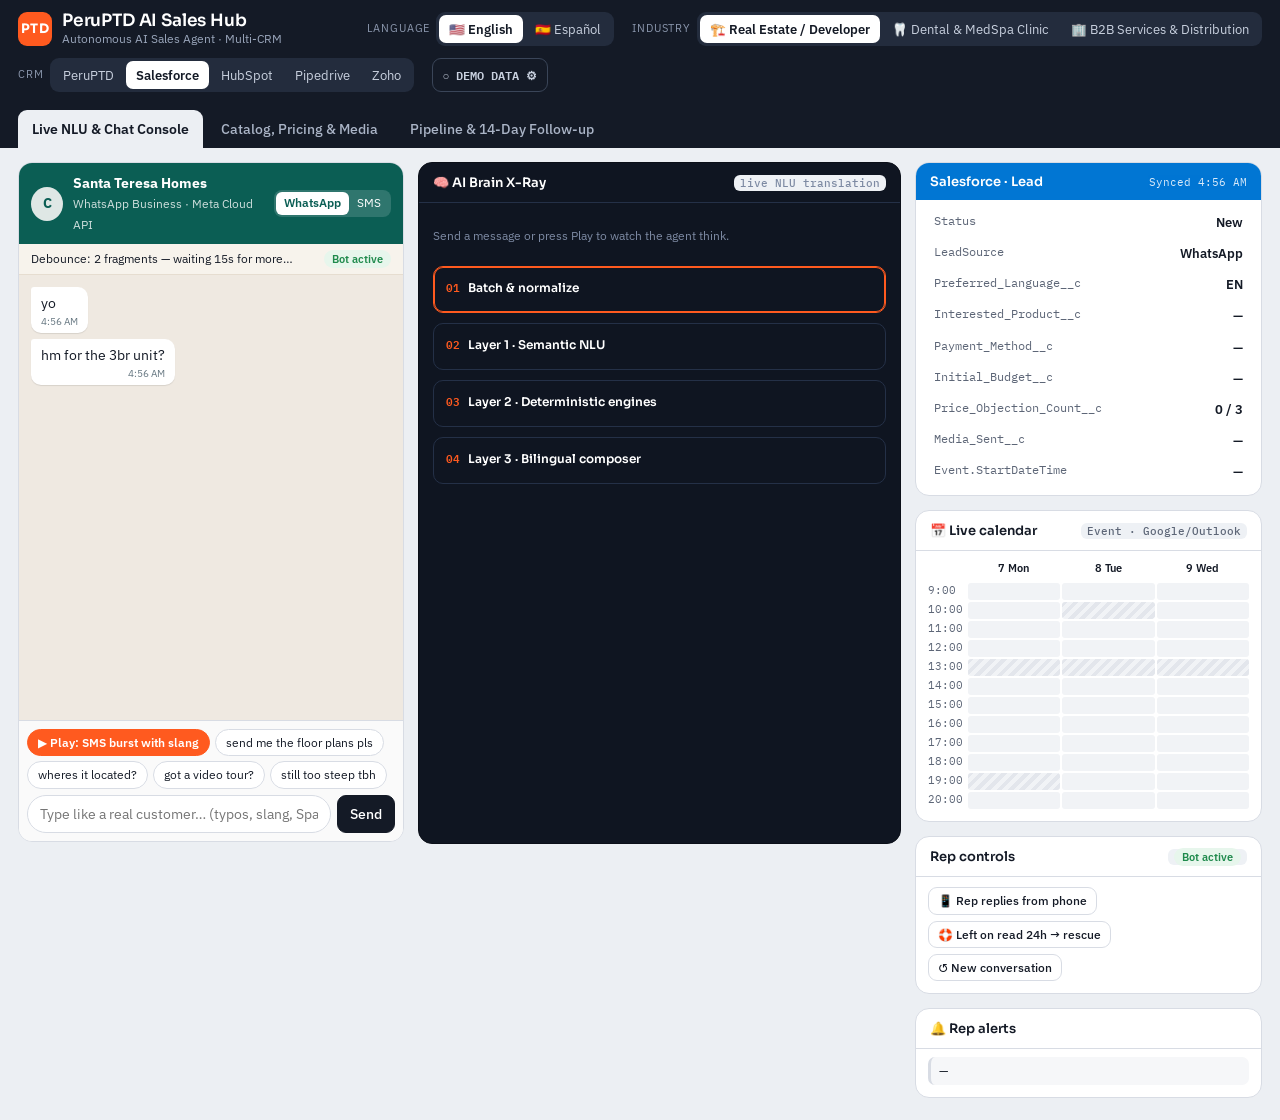
==== commit 17a32126: "feat: PeruPTD Native CRM at /app with per-tenant login, catalog and media CRUD, editable playbook, i" ====
--- a/backend/bot/static/hub.html
+++ b/backend/bot/static/hub.html
@@ -209,6 +209,58 @@
 .live-note { margin: 0; font-size: 11.5px; color: var(--muted); }
 .toast { position: fixed; bottom: 18px; left: 50%; transform: translateX(-50%); background: var(--ink); color: #fff; padding: 8px 14px; border-radius: 9px; font-size: 13px; z-index: 30; animation: rise .25s ease; }
 .toast.bad { background: var(--bad); }
+
+/* ---------- PeruPTD Native CRM (/app) ---------- */
+.crm-mode .top .btn { background: transparent; color: #fff; border-color: #3a465c; }
+.muted { color: var(--muted); }
+.pad { padding: 12px 14px; }
+.btn.tiny { padding: 1px 6px; font-size: 11px; }
+.tag { display: inline-block; font: 600 10.5px var(--mono); background: #eef1f5; color: var(--ink); border-radius: 6px; padding: 1px 6px; width: max-content; }
+.tag.bad { background: #fde8e6; color: var(--bad); }
+.crm-login { max-width: 360px; margin: 8vh auto; padding: 22px; display: flex; flex-direction: column; gap: 12px; }
+.crm-login h2 { border: 0; padding: 0; font-size: 18px; }
+.crm-login label, .crm-form label { display: flex; flex-direction: column; gap: 4px; font-size: 11px; color: var(--muted); text-transform: uppercase; letter-spacing: .05em; }
+.crm-login input, .crm-form input, .crm-form select, .crm-form textarea, .crm-send textarea, .crm-media select {
+  border: 1px solid var(--line); border-radius: 8px; padding: 7px 9px; font: 13px var(--body); color: var(--ink); text-transform: none; letter-spacing: 0; background: #fff; }
+.crm-error { color: var(--bad); min-height: 1.2em; margin: 0; }
+.crm-pipeline { display: grid; grid-template-columns: minmax(0, 1fr) minmax(320px, 400px); gap: 14px; align-items: start; }
+.crm-pipeline .board { grid-template-columns: repeat(5, minmax(160px, 1fr)); }
+@media (max-width: 1100px) { .crm-pipeline { grid-template-columns: 1fr; } }
+.lead.hot { border-left: 4px solid var(--bad); }
+.crm-chat { position: sticky; top: 10px; display: flex; flex-direction: column; max-height: calc(100vh - 140px); }
+.crm-chat h2 small { font: 400 11.5px var(--body); }
+.crm-chat .controls { border-bottom: 1px solid var(--line); }
+.crm-thread { flex: 1; overflow-y: auto; padding: 12px; background: var(--wa-bg); display: flex; flex-direction: column; gap: 8px; min-height: 240px; }
+.crm-thread .msg { max-width: 86%; border-radius: 10px; padding: 7px 10px; background: #fff; box-shadow: 0 1px 0 rgba(0,0,0,.06); }
+.crm-thread .msg.out { align-self: flex-end; background: var(--wa-bubble); }
+.crm-thread .msg.o-asesor { background: #e6efff; }
+.crm-thread .msg.o-seguimiento { background: #fff6d8; }
+.crm-thread .who { font-size: 10.5px; color: var(--muted); display: flex; gap: 6px; align-items: center; flex-wrap: wrap; margin-bottom: 2px; }
+.crm-thread .engine { font: 600 10px var(--mono); background: var(--xray); color: var(--cyan); border-radius: 5px; padding: 1px 5px; }
+.crm-thread time { margin-left: auto; }
+.crm-thread .txt { white-space: pre-wrap; }
+.crm-send { display: flex; gap: 8px; padding: 10px; border-top: 1px solid var(--line); align-items: flex-end; }
+.crm-send textarea { flex: 1; resize: vertical; }
+.crm-items { display: grid; grid-template-columns: repeat(auto-fill, minmax(260px, 1fr)); gap: 12px; margin-top: 12px; }
+.crm-item { padding: 12px 14px; }
+.crm-item h3 { margin: 0 0 4px; font: 600 14px var(--display); }
+.crm-item p { margin: 2px 0; }
+.crm-item .controls { padding: 8px 0 0; }
+.crm-form { padding: 16px; margin-top: 12px; display: flex; flex-direction: column; gap: 12px; }
+.crm-form h3 { margin: 0; font: 600 15px var(--display); }
+.crm-form .grid { display: grid; grid-template-columns: repeat(auto-fill, minmax(190px, 1fr)); gap: 10px; }
+.crm-form .grid.two { grid-template-columns: repeat(auto-fill, minmax(300px, 1fr)); }
+.crm-form .controls { padding: 0; }
+.crm-form details { border: 1px solid var(--line); border-radius: 10px; padding: 8px 12px; }
+.crm-form details label { margin-top: 8px; }
+.crm-form summary { cursor: pointer; font-weight: 600; }
+.crm-form .mono, .crm-form .dias { font-family: var(--mono); }
+.crm-form .dias { border: 1px solid var(--line); border-radius: 10px; display: flex; gap: 14px; flex-wrap: wrap; }
+.crm-form .dias label { flex-direction: row; align-items: center; text-transform: none; }
+.crm-media { border-top: 1px solid var(--line); padding-top: 10px; }
+.crm-media h4 { margin: 0 0 6px; }
+.crm-media ul { margin: 0 0 8px; padding-left: 18px; }
+.crm-media .controls { padding: 0; align-items: flex-end; }
 </style>
 </head>
 <body>
@@ -1101,6 +1153,7 @@
 }
 newLead();
 document.addEventListener("DOMContentLoaded", async () => {
+  if (MODO_CRM) return CRM.iniciar();          // production CRM at /app (login); /app?demo=1 keeps the demo below
   render();
   const live = await Live.arrancar().catch(() => false);
   render();
@@ -1115,14 +1168,17 @@
 const Live = (() => {
   const store = { get: (k) => { try { return localStorage.getItem(k) || ""; } catch (e) { return ""; } },
                   set: (k, v) => { try { v ? localStorage.setItem(k, v) : localStorage.removeItem(k); } catch (e) { /* storage blocked */ } } };
-  const cfg = { base: store.get("ptd.hub.base"), key: store.get("ptd.hub.key"), on: false, estado: null, leads: [], sender: null, error: "" };
+  const cfg = { base: store.get("ptd.hub.base"), key: store.get("ptd.hub.key"), tenant: store.get("ptd.hub.tenant"), cookie: false, on: false, estado: null, leads: [], sender: null, error: "" };
   const CRM_KEY = { peruptd_native: "native", salesforce: "salesforce", hubspot: "hubspot", pipedrive: "pipedrive", zoho: "zoho" };
   const COLS = { list_price: "list_price", cash_price: "cash_price", min_down_pct: "min_down_payment_pct", rec_down_pct: "recommended_down_payment_pct",
                  annual_rate_pct: "annual_rate_pct", max_term_years: "max_term_years" };
   const hue = (s) => [...String(s)].reduce((a, c) => (a * 31 + c.charCodeAt(0)) % 360, 7);
 
   async function api(path, opts = {}) {
-    const r = await fetch(cfg.base.replace(/\/$/, "") + path, { ...opts, headers: { "Content-Type": "application/json", "X-Hub-Key": cfg.key, ...(opts.headers || {}) } });
+    // same-origin with a CRM session (cookie + CSRF header) or machine access (X-Hub-Key + X-Tenant-Id)
+    const auth = cfg.cookie ? { "X-PTD-CSRF": "1" } : { "X-Hub-Key": cfg.key, "X-Tenant-Id": cfg.tenant };
+    const r = await fetch(cfg.base.replace(/\/$/, "") + path, { credentials: cfg.cookie ? "same-origin" : "omit", ...opts,
+      headers: { "Content-Type": "application/json", ...auth, ...(opts.headers || {}) } });
     if (!r.ok) throw new Error(`${r.status} ${(await r.text()).slice(0, 160)}`);
     return r.status === 204 ? null : r.json();
   }
@@ -1139,8 +1195,8 @@
       insurance: r.insurance_es ? { es: r.insurance_es, en: r.insurance_en || r.insurance_es } : undefined, media: (r.media || []).map(mapMedia) };
   }
 
-  async function conectar(base, key) {
-    if (base !== undefined) { cfg.base = base.trim(); cfg.key = key.trim(); }
+  async function conectar(base, key, tenantId) {
+    if (base !== undefined) { cfg.base = base.trim(); cfg.key = key.trim(); cfg.tenant = (tenantId || "").trim(); cfg.cookie = false; }
     cfg.error = "";
     try {
       const est = await api("/api/hub/estado");
@@ -1152,7 +1208,7 @@
         items: items.length ? items : plantilla.items, seed: [] };
       cfg.estado = est; cfg.on = true;
       cfg.sender = "hub:+1999" + String(Math.floor(1e6 + Math.random() * 9e6));
-      store.set("ptd.hub.base", cfg.base); store.set("ptd.hub.key", cfg.key);
+      if (!cfg.cookie) { store.set("ptd.hub.base", cfg.base); store.set("ptd.hub.key", cfg.key); store.set("ptd.hub.tenant", cfg.tenant); }
       S.ind = "live"; S.crm = crmKey; S.lang = est.default_language === "en" ? "en" : S.lang; S.logs = [];
       newLead(); await cargarLeads();
       return true;
@@ -1164,7 +1220,7 @@
   }
 
   function desconectar() {
-    cfg.on = false; cfg.estado = null; store.set("ptd.hub.base", ""); store.set("ptd.hub.key", "");
+    cfg.on = false; cfg.estado = null; store.set("ptd.hub.base", ""); store.set("ptd.hub.key", ""); store.set("ptd.hub.tenant", ""); cfg.cookie = false;
     delete INDUSTRIES.live; S.ind = "realestate"; S.crm = "salesforce"; S.logs = []; newLead();
   }
 
@@ -1211,16 +1267,17 @@
   }
 
   async function accion(senderId, nombre) {
-    const r = await api(`/api/hub/leads/${encodeURIComponent(senderId)}/accion`, { method: "POST", body: JSON.stringify({ accion: nombre }) });
+    const r = await api(`/api/hub/leads/${encodeURIComponent(senderId)}/comando`, { method: "POST", body: JSON.stringify({ comando: nombre }) });
     await cargarLeads();
     return r;
   }
 
   async function arrancar() {
-    if (cfg.base && cfg.key) return conectar();
+    if (new URLSearchParams(location.search).has("demo")) return false;      // /app?demo=1: pure recording demo
+    if (cfg.base && cfg.key && cfg.tenant) return conectar();
     if (/^https?:/.test(location.protocol) && /\/hub\/?$/.test(location.pathname)) {
-      cfg.base = location.origin;               // served by the backend itself: only the key is missing
-      return false;
+      cfg.base = location.origin;               // served by the backend: reuse the CRM session if there is one
+      try { const r = await fetch("/api/hub/me", { credentials: "same-origin" }); if (r.ok) { cfg.cookie = true; return conectar(); } } catch (e) { /* no session */ }
     }
     return false;
   }
@@ -1238,20 +1295,280 @@
   const L = S.lang === "es";
   const base = el("input", { id: "live-base", type: "url", placeholder: "https://agent.example.run.app", value: Live.cfg.base, "aria-label": "Backend URL" });
   const key = el("input", { id: "live-key", type: "password", placeholder: "HUB_API_KEY", value: Live.cfg.key, "aria-label": "Hub API key" });
+  const ten = el("input", { id: "live-tenant", type: "text", placeholder: "demo-realestate", value: Live.cfg.tenant, "aria-label": "Tenant id" });
   const estado = el("p", { class: "live-msg" }, Live.cfg.on ? `✅ ${L ? "Conectado a" : "Connected to"} ${Live.cfg.estado.name} · ${Live.cfg.estado.crm_type} · ${Live.cfg.estado.catalog_items} ${L ? "productos" : "products"}`
     : Live.cfg.error ? `⚠ ${Live.cfg.error}` : (L ? "Sin backend: el Hub usa los datos de demostración." : "No backend: the Hub is using built-in demo data."));
   const panel = el("div", { class: "live-panel", id: "live-panel", role: "dialog", "aria-label": "Live API" },
     el("h3", {}, L ? "Modo API en vivo" : "Live API Mode"),
-    el("label", {}, L ? "URL del backend" : "Backend URL", base), el("label", {}, "HUB_API_KEY", key), estado,
+    el("label", {}, L ? "URL del backend" : "Backend URL", base), el("label", {}, "HUB_API_KEY", key), el("label", {}, "Tenant ID", ten), estado,
     el("div", { class: "controls" },
-      el("button", { class: "btn primary small", onclick: async () => { estado.textContent = "…"; const ok = await Live.conectar(base.value, key.value); render(); if (!ok) { renderLivePanel(); } } }, L ? "Conectar" : "Connect"),
+      el("button", { class: "btn primary small", onclick: async () => { estado.textContent = "…"; const ok = await Live.conectar(base.value, key.value, ten.value); render(); if (!ok) { renderLivePanel(); } } }, L ? "Conectar" : "Connect"),
       Live.cfg.on ? el("button", { class: "btn small", onclick: () => { Live.desconectar(); render(); } }, L ? "Volver a la demo" : "Back to demo") : null,
       el("button", { class: "btn small", onclick: () => $("#live-panel").remove() }, L ? "Cerrar" : "Close")),
-    el("p", { class: "live-note" }, L ? "Dentro de claude.ai la página no puede llamar a otros dominios: usa el Hub servido por tu backend en /hub."
-      : "Inside claude.ai the page can't call other domains: use the Hub served by your backend at /hub."));
+    el("p", { class: "live-note" }, L ? "Dentro de claude.ai la página no puede llamar a otros dominios: usa el Hub servido por tu backend en /hub (o entra a /app)."
+      : "Inside claude.ai the page can't call other domains: use the Hub served by your backend at /hub (or log in at /app)."));
   const prev = $("#live-panel"); if (prev) prev.remove();
   document.body.append(panel);
 }
+
+// ===== PeruPTD Native CRM (production) =====
+// Served by Flask at /app: login against hub_users, then Pipeline (5-column Kanban + live conversation + commands),
+// Catalog (CRUD + media uploads by role) and Settings (owner WhatsApp, hours, quiet window, forbidden phrases, follow-up
+// texts, CRM field mapping). Every call carries the HttpOnly session cookie + X-PTD-CSRF; the server filters by tenant.
+// /app?demo=1, file:// and the claude.ai artifact keep the recording demo untouched.
+const CRM = (() => {
+  const C = { me: null, estado: null, lang: "es", vista: "pipeline", leads: [], sel: null, msgs: [], items: [], editando: null, ajustes: null, timer: null };
+  const TX = {
+    es: { login: "Ingresar", email: "Correo", pass: "Contraseña", enter: "Entrar", out: "Salir", pipeline: "Pipeline", catalog: "Catálogo", settings: "Ajustes",
+      cols: { capturado: "Capturado", calificado: "Calificado", visita_agendada: "Visita agendada", seguimiento_14d: "Seguimiento 14 días", cierre_alerta: "Cierre / Alerta" },
+      alert: { objecion_3: "3ª objeción de precio", dia_10_llamar: "Día 10: llamar", confirmar_asistencia: "¿Vino a la visita?" },
+      origin: { cliente: "Cliente", bot: "Agente IA", asesor: "Asesor", seguimiento: "Seguimiento" }, pick: "Elige un lead para ver la conversación.",
+      send: "Enviar y pausar bot 2 h", write: "Escribe como asesor…", cmds: { vino: "✅ Vino", "no vino": "❌ No vino", pausa: "⏸ Pausar", activar: "▶ Activar", vendido: "🏁 Vendido" },
+      newItem: "+ Nuevo producto", save: "Guardar", del: "Borrar", cancel: "Cancelar", upload: "Subir archivo", role: "Rol del archivo", caption: "Leyenda",
+      sync: "⟳ Sincronizar desde tu CRM", empty: "Sin leads todavía.", saved: "Guardado ✓", readonly: "Solo un administrador puede cambiar esto.",
+      confirmDel: "¿Borrar este producto y sus archivos?", files: "Archivos", noFiles: "Sin archivos aún." },
+    en: { login: "Sign in", email: "Email", pass: "Password", enter: "Sign in", out: "Sign out", pipeline: "Pipeline", catalog: "Catalog", settings: "Settings",
+      cols: { capturado: "Captured", calificado: "Qualified", visita_agendada: "Visit booked", seguimiento_14d: "14-day follow-up", cierre_alerta: "Close / Alert" },
+      alert: { objecion_3: "3rd price objection", dia_10_llamar: "Day 10: call", confirmar_asistencia: "Did they show up?" },
+      origin: { cliente: "Customer", bot: "AI agent", asesor: "Advisor", seguimiento: "Follow-up" }, pick: "Pick a lead to see the conversation.",
+      send: "Send & pause bot 2 h", write: "Type as the advisor…", cmds: { vino: "✅ Attended", "no vino": "❌ No-show", pausa: "⏸ Pause", activar: "▶ Resume", vendido: "🏁 Won" },
+      newItem: "+ New product", save: "Save", del: "Delete", cancel: "Cancel", upload: "Upload file", role: "File role", caption: "Caption",
+      sync: "⟳ Sync from your CRM", empty: "No leads yet.", saved: "Saved ✓", readonly: "Only an admin can change this.",
+      confirmDel: "Delete this product and its files?", files: "Files", noFiles: "No files yet." },
+  };
+  const x = (k) => TX[C.lang][k];
+  const ROLES = ["FIRST_INFO", "SPECS_PDF", "PRICE_OBJECTION", "PROOF_RESULTS", "VIDEO_TOUR", "LOCATION_MAP"];
+  const MODOS = { credito_inicial: { es: "Crédito / Inicial", en: "Financing / Down payment" }, seguro_medico: { es: "Seguro médico", en: "Medical insurance" },
+                  elegibilidad: { es: "Elegibilidad", en: "Eligibility" }, b2b: { es: "B2B", en: "B2B" } };
+  const DIAS = ["lun", "mar", "mie", "jue", "vie", "sab", "dom"];
+  const esAdmin = () => C.me && C.me.rol === "admin";
+
+  async function api(path, opts = {}) {
+    const form = opts.body instanceof FormData;
+    const r = await fetch(path, { credentials: "same-origin", ...opts,
+      headers: { "X-PTD-CSRF": "1", ...(form || !opts.body ? {} : { "Content-Type": "application/json" }), ...(opts.headers || {}) } });
+    const d = await r.json().catch(() => ({}));
+    if (r.status === 401 && path !== "/api/hub/login") { pantallaLogin(); throw new Error(d.error || "401"); }
+    if (!r.ok) throw new Error(d.error || `${r.status}`);
+    return d;
+  }
+  const aviso = (txt, malo) => toast(txt, malo);
+  const fecha = (iso) => iso ? new Date(iso).toLocaleString(C.lang === "es" ? "es-PE" : "en-US", { day: "numeric", month: "short", hour: "numeric", minute: "2-digit" }) : "";
+  const dinero = (n) => n == null || n === "" ? "—" : "US$" + Number(n).toLocaleString("en-US");
+
+  function marco() {
+    document.body.classList.add("crm-mode");
+    $("#top").replaceChildren(
+      el("div", { class: "brand" }, el("div", { class: "mark" }, "PTD"), el("div", {}, el("h1", {}, C.estado ? C.estado.name : "PeruPTD Native CRM"),
+        el("small", {}, C.me ? `${C.me.nombre} · ${C.me.rol}` : "PeruPTD Native CRM"))),
+      el("div", { class: "seg" }, ...["es", "en"].map((l) => el("button", { "aria-pressed": C.lang === l ? "true" : "false", onclick: () => { C.lang = l; pintar(); } }, l.toUpperCase()))),
+      C.me ? el("button", { class: "btn small", onclick: salir }, x("out")) : null);
+    $("#tabs").replaceChildren(...(C.me ? ["pipeline", "catalog", "settings"] : []).map((v) =>
+      el("button", { role: "tab", "aria-selected": C.vista === v ? "true" : "false", onclick: () => { C.vista = v; pintar(); } }, x(v))));
+    const main = $("main");
+    main.replaceChildren(el("section", { class: "view", id: "crm" }));
+    return $("#crm");
+  }
+
+  // ---------------- login ----------------
+  function pantallaLogin(error) {
+    clearInterval(C.timer); C.me = null;
+    const caja = marco();
+    const email = el("input", { type: "email", id: "crm-email", autocomplete: "username", required: true });
+    const pass = el("input", { type: "password", id: "crm-pass", autocomplete: "current-password", required: true });
+    const msg = el("p", { class: "crm-error", role: "alert" }, error || "");
+    const form = el("form", { class: "crm-login panel", onsubmit: async (e) => {
+      e.preventDefault(); msg.textContent = "…";
+      try { await api("/api/hub/login", { method: "POST", body: JSON.stringify({ email: email.value, password: pass.value }) }); pass.value = ""; await cargar(); }
+      catch (err) { msg.textContent = err.message; pass.value = ""; }
+    } }, el("h2", {}, x("login")), el("label", {}, x("email"), email), el("label", {}, x("pass"), pass), msg,
+      el("button", { class: "btn primary", type: "submit" }, x("enter")));
+    caja.replaceChildren(form);
+    email.focus();
+  }
+
+  async function salir() { await api("/api/hub/logout", { method: "POST" }).catch(() => {}); pantallaLogin(); }
+
+  async function cargar() {
+    C.me = (await api("/api/hub/me")).usuario;
+    C.estado = await api("/api/hub/estado");
+    C.lang = C.estado.default_language === "en" ? "en" : "es";
+    await Promise.all([cargarLeads(), cargarCatalogo()]);
+    clearInterval(C.timer);
+    C.timer = setInterval(async () => { if (C.vista !== "pipeline" || document.hidden) return; await cargarLeads(); if (C.sel) await cargarMensajes(C.sel, true); pintar(); }, 15000);
+    pintar();
+  }
+  const cargarLeads = async () => { C.leads = await api("/api/hub/leads").catch(() => C.leads); };
+  const cargarCatalogo = async () => { C.items = await api("/api/hub/catalogo").catch(() => C.items); };
+  async function cargarMensajes(id, silencioso) { try { C.msgs = await api(`/api/hub/leads/${encodeURIComponent(id)}/mensajes`); } catch (e) { if (!silencioso) aviso(e.message, true); } }
+
+  function pintar() {
+    if (!C.me) return pantallaLogin();
+    const caja = marco();
+    caja.replaceChildren(C.vista === "pipeline" ? vistaPipeline() : C.vista === "catalog" ? vistaCatalogo() : vistaAjustes());
+  }
+
+  // ---------------- pipeline ----------------
+  function vistaPipeline() {
+    const cols = Object.keys(TX.es.cols).map((k) => {
+      const enCol = C.leads.filter((l) => l.columna === k);
+      return el("div", { class: "col" }, el("h3", {}, x("cols")[k], el("span", { class: "n" }, enCol.length)),
+        ...enCol.map((l) => el("button", { class: "lead" + (C.sel === l.sender_id ? " live" : "") + (l.alerta ? " hot" : ""), onclick: async () => { C.sel = l.sender_id; await cargarMensajes(l.sender_id); pintar(); } },
+          el("b", {}, l.nombre || l.telefono), el("small", {}, [l.channel, l.lang && l.lang.toUpperCase(), l.budget ? dinero(l.budget) : null].filter(Boolean).join(" · ")),
+          l.alerta ? el("span", { class: "tag bad" }, "⚠ " + x("alert")[l.alerta]) : null, l.paused ? el("span", { class: "tag" }, "⏸") : null)));
+    });
+    return el("div", { class: "crm-pipeline" }, el("div", { class: "board" }, cols), panelConversacion());
+  }
+
+  function panelConversacion() {
+    const l = C.leads.find((y) => y.sender_id === C.sel);
+    if (!l) return el("aside", { class: "panel crm-chat" }, el("p", { class: "muted pad" }, C.leads.length ? x("pick") : x("empty")));
+    const caja = el("textarea", { id: "crm-msg", rows: 2, placeholder: x("write"), maxlength: 1500 });
+    const comando = (nombre) => async () => {
+      try { const r = await api(`/api/hub/leads/${encodeURIComponent(l.sender_id)}/comando`, { method: "POST", body: JSON.stringify({ comando: nombre }) }); aviso(r.resultado || "✓"); }
+      catch (e) { aviso(e.message, true); }
+      await cargarLeads(); pintar();
+    };
+    const hilo = el("div", { class: "crm-thread", id: "crm-thread" }, ...C.msgs.map((m) => el("div", { class: `msg ${m.origen === "cliente" ? "in" : "out"} o-${m.origen}` },
+      el("div", { class: "who" }, x("origin")[m.origen] || m.origen, m.motor ? el("span", { class: "engine" }, m.motor) : null, el("time", {}, fecha(m.fecha))),
+      el("div", { class: "txt" }, m.texto))));
+    setTimeout(() => { hilo.scrollTop = hilo.scrollHeight; }, 0);
+    return el("aside", { class: "panel crm-chat" },
+      el("h2", {}, `${l.nombre || l.telefono}`, el("small", { class: "muted" }, ` ${l.telefono} · ${l.stage}${l.producto ? " · " + l.producto : ""}`)),
+      el("div", { class: "controls pad" }, ...Object.keys(TX.es.cmds).map((c) => el("button", { class: "btn small", onclick: comando(c) }, x("cmds")[c]))),
+      hilo,
+      el("form", { class: "crm-send", onsubmit: async (e) => {
+        e.preventDefault(); const texto = caja.value.trim(); if (!texto) return;
+        try { await api(`/api/hub/leads/${encodeURIComponent(l.sender_id)}/comando`, { method: "POST", body: JSON.stringify({ mensaje: texto }) }); caja.value = ""; aviso(x("saved")); }
+        catch (err) { aviso(err.message, true); }
+        await cargarMensajes(l.sender_id); await cargarLeads(); pintar();
+      } }, caja, el("button", { class: "btn primary small", type: "submit" }, x("send"))));
+  }
+
+  // ---------------- catalog ----------------
+  function vistaCatalogo() {
+    const cab = el("div", { class: "controls" }, esAdmin() ? el("button", { class: "btn primary small", onclick: () => { C.editando = { nuevo: true, currency: "USD", status: "available", qualification_mode: "credito_inicial", min_down_payment_pct: 10, recommended_down_payment_pct: 20, annual_rate_pct: 0, max_term_years: 1 }; pintar(); } }, x("newItem")) : el("span", { class: "muted" }, x("readonly")),
+      C.estado.crm_type !== "peruptd_native" && esAdmin() ? el("button", { class: "btn small", onclick: async () => { try { const r = await api("/api/hub/catalogo/sincronizar", { method: "POST" }); aviso(`⟳ ${r.items} · ${r.media}`); await cargarCatalogo(); pintar(); } catch (e) { aviso(e.message, true); } } }, x("sync")) : null);
+    const lista = el("div", { class: "crm-items" }, ...C.items.map((it) => el("article", { class: "panel crm-item" },
+      el("h3", {}, it.name_es, it.name_en ? el("small", { class: "muted" }, " / " + it.name_en) : null),
+      el("p", {}, `${dinero(it.list_price)} · ${C.lang === "es" ? "contado" : "cash"} ${dinero(it.cash_price)} · ${MODOS[it.qualification_mode || "credito_inicial"][C.lang]}`),
+      el("p", { class: "muted" }, `${(it.media || []).length} ${x("files").toLowerCase()} · ${it.status}`),
+      el("div", { class: "controls" }, el("button", { class: "btn small", onclick: () => { C.editando = JSON.parse(JSON.stringify(it)); pintar(); } }, esAdmin() ? "✏️" : "👁"),
+        esAdmin() ? el("button", { class: "btn small", onclick: async () => { if (!confirm(x("confirmDel"))) return; try { await api(`/api/hub/catalogo/${it.id}`, { method: "DELETE" }); await cargarCatalogo(); pintar(); } catch (e) { aviso(e.message, true); } } }, x("del")) : null))));
+    return el("div", {}, cab, C.editando ? formularioItem(C.editando) : null, lista);
+  }
+
+  function formularioItem(it) {
+    const campo = (k, etiqueta, tipo = "text", extra = {}) => el("label", {}, etiqueta,
+      el(tipo === "area" ? "textarea" : "input", { ...(tipo === "area" ? {} : { type: tipo, value: it[k] ?? "" }), ...extra, "data-k": k, disabled: !esAdmin() }, tipo === "area" ? it[k] || "" : null));
+    const sel = (k, etiqueta, opciones) => el("label", {}, etiqueta, el("select", { "data-k": k, disabled: !esAdmin() }, ...opciones.map(([v, t]) => el("option", { value: v, selected: it[k] === v }, t))));
+    const preguntas = (it.filter_questions || []).map((p) => `${p.es || ""} | ${p.en || ""}`).join("\n");
+    const L = C.lang === "es";
+    const form = el("form", { class: "panel crm-form", onsubmit: async (e) => {
+      e.preventDefault();
+      const d = {};
+      form.querySelectorAll("[data-k]").forEach((i) => { d[i.dataset.k] = i.type === "number" ? (i.value === "" ? null : Number(i.value)) : i.value; });
+      d.keywords = d.keywords || "";
+      d.filter_questions = (d.filter_questions || "").split("\n").map((s) => s.split("|")).filter((p) => (p[0] || "").trim()).map(([es, en]) => ({ es: es.trim(), en: (en || "").trim() }));
+      try {
+        if (it.nuevo) await api("/api/hub/catalogo", { method: "POST", body: JSON.stringify(d) });
+        else await api(`/api/hub/catalogo/${it.id}`, { method: "PUT", body: JSON.stringify(d) });
+        aviso(x("saved")); C.editando = it.nuevo ? null : C.editando; await cargarCatalogo();
+        if (!it.nuevo) C.editando = JSON.parse(JSON.stringify(C.items.find((y) => y.id === it.id) || it));
+        pintar();
+      } catch (err) { aviso(err.message, true); }
+    } },
+      el("h3", {}, it.nuevo ? x("newItem").replace("+ ", "") : it.name_es),
+      el("div", { class: "grid" },
+        campo("name_es", L ? "Nombre (ES)" : "Name (ES)", "text", { required: true, maxlength: 200 }), campo("name_en", L ? "Nombre (EN)" : "Name (EN)"),
+        campo("category", L ? "Categoría" : "Category"), sel("status", L ? "Estado" : "Status", [["available", L ? "Disponible" : "Available"], ["last_units", L ? "Últimas unidades" : "Last units"], ["sold_out", L ? "Agotado" : "Sold out"]]),
+        campo("list_price", L ? "Precio de lista" : "List price", "number", { step: "0.01", min: 0, required: true }), campo("cash_price", L ? "Precio contado" : "Cash price", "number", { step: "0.01", min: 0 }),
+        campo("currency", L ? "Moneda" : "Currency", "text", { maxlength: 3 }), sel("qualification_mode", L ? "Modo de calificación" : "Qualification mode", Object.entries(MODOS).map(([k, v]) => [k, v[C.lang]])),
+        campo("min_down_payment_pct", L ? "Inicial mínima %" : "Min down %", "number", { step: "0.1", min: 0, max: 100 }), campo("recommended_down_payment_pct", L ? "Inicial recomendada %" : "Rec. down %", "number", { step: "0.1", min: 0, max: 100 }),
+        campo("annual_rate_pct", L ? "Tasa anual %" : "APR %", "number", { step: "0.01", min: 0, max: 100 }), campo("max_term_years", L ? "Plazo máx. (años)" : "Max term (yrs)", "number", { step: "1", min: 0, max: 40 }),
+        campo("keywords", L ? "Palabras clave (coma)" : "Keywords (comma)", "text", { value: (it.keywords || []).join(", ") })),
+      el("div", { class: "grid two" },
+        campo("filter_questions", L ? "Preguntas filtro (una por línea: ES | EN)" : "Filter questions (one per line: ES | EN)", "area"),
+        campo("conditions_es", L ? "Condiciones (ES)" : "Conditions (ES)", "area"), campo("conditions_en", L ? "Condiciones (EN)" : "Conditions (EN)", "area"),
+        campo("promo_bonus_es", L ? "Bono / promo (ES)" : "Promo (ES)", "area"), campo("promo_bonus_en", L ? "Bono / promo (EN)" : "Promo (EN)", "area"),
+        campo("value_comparison_es", L ? "Argumento de valor (ES)" : "Value argument (ES)", "area"), campo("value_comparison_en", L ? "Argumento de valor (EN)" : "Value argument (EN)", "area"),
+        campo("insurance_es", L ? "Seguros aceptados (ES)" : "Insurance accepted (ES)", "area"), campo("insurance_en", L ? "Seguros aceptados (EN)" : "Insurance accepted (EN)", "area"),
+        campo("location_address", L ? "Dirección" : "Address"), campo("google_maps_url", "Google Maps URL", "url")),
+      el("div", { class: "controls" }, esAdmin() ? el("button", { class: "btn primary small", type: "submit" }, x("save")) : null,
+        el("button", { class: "btn small", type: "button", onclick: () => { C.editando = null; pintar(); } }, x("cancel"))),
+      it.nuevo ? null : archivos(it));
+    form.querySelector('[data-k="filter_questions"]').value = preguntas;
+    form.querySelector('[data-k="keywords"]').value = (it.keywords || []).join(", ");
+    return form;
+  }
+
+  function archivos(it) {
+    const rol = el("select", { id: "crm-role", "aria-label": x("role") }, ...ROLES.map((r) => el("option", { value: r }, r)));
+    const archivo = el("input", { type: "file", id: "crm-file", accept: "image/jpeg,image/png,image/webp,application/pdf,video/mp4,video/quicktime" });
+    const leyenda = el("input", { type: "text", id: "crm-caption", placeholder: x("caption"), maxlength: 500 });
+    const subir = async () => {
+      if (!archivo.files[0]) return;
+      const fd = new FormData(); fd.append("file", archivo.files[0]); fd.append("role", rol.value); fd.append(C.lang === "es" ? "caption_es" : "caption_en", leyenda.value);
+      try { await api(`/api/hub/catalogo/${it.id}/media`, { method: "POST", body: fd }); aviso(x("saved")); await cargarCatalogo(); C.editando = JSON.parse(JSON.stringify(C.items.find((y) => y.id === it.id))); pintar(); }
+      catch (e) { aviso(e.message, true); }
+    };
+    return el("section", { class: "crm-media" }, el("h4", {}, x("files")),
+      (it.media || []).length ? el("ul", {}, ...it.media.map((m) => el("li", {}, el("span", { class: "tag" }, m.trigger_moment), " ",
+        el("a", { href: m.file_url, target: "_blank", rel: "noopener" }, m.caption_es || m.caption_en || m.media_type), " ",
+        esAdmin() ? el("button", { class: "btn tiny", type: "button", onclick: async () => { try { await api(`/api/hub/catalogo/${it.id}/media/${m.id}`, { method: "DELETE" }); await cargarCatalogo(); C.editando = JSON.parse(JSON.stringify(C.items.find((y) => y.id === it.id))); pintar(); } catch (e) { aviso(e.message, true); } } }, "✕") : null)))
+        : el("p", { class: "muted" }, x("noFiles")),
+      esAdmin() ? el("div", { class: "controls" }, el("label", {}, x("role"), rol), archivo, leyenda, el("button", { class: "btn small", type: "button", onclick: subir }, x("upload"))) : null);
+  }
+
+  // ---------------- settings ----------------
+  function vistaAjustes() {
+    const caja = el("div", { class: "muted" }, "…");
+    (C.ajustes ? Promise.resolve(C.ajustes) : api("/api/hub/playbook")).then((a) => { C.ajustes = a; caja.replaceWith(formAjustes(a)); }).catch((e) => { caja.textContent = e.message; });
+    return caja;
+  }
+
+  function formAjustes(a) {
+    const L = C.lang === "es"; const ro = !esAdmin();
+    const inp = (id, valor, extra = {}) => el("input", { id, value: valor ?? "", disabled: ro, ...extra });
+    const seg = ["es", "en"].map((idi) => el("details", {}, el("summary", {}, (L ? "Textos de seguimiento " : "Follow-up texts ") + idi.toUpperCase()),
+      ...Object.entries(a.seguimiento[idi]).map(([k, v]) => el("label", {}, k, el("textarea", { "data-seg": `${idi}.${k}`, rows: 3, disabled: ro }, v)))));
+    const form = el("form", { class: "panel crm-form", onsubmit: async (e) => {
+      e.preventDefault();
+      const d = { owner_whatsapp: $("#s-owner").value, bot_name: $("#s-bot").value, advisor_name: $("#s-adv").value, address: $("#s-addr").value,
+        default_language: $("#s-lang").value, quiet_hours: { start: $("#s-q1").value, end: $("#s-q2").value },
+        visiting_hours: { inicio: $("#s-v1").value, fin: $("#s-v2").value, dias: DIAS.filter((dd) => $(`#s-d-${dd}`).checked) },
+        forbidden_phrases: $("#s-forb").value, seguimiento: { es: {}, en: {} } };
+      form.querySelectorAll("[data-seg]").forEach((t) => { const [idi, k] = t.dataset.seg.split("."); if (t.value !== a.seguimiento[idi][k]) d.seguimiento[idi][k] = t.value; });
+      if ($("#s-map")) { try { d.crm_field_mapping = JSON.parse($("#s-map").value || "{}"); } catch (err) { return aviso("JSON: " + err.message, true); } }
+      try { C.ajustes = await api("/api/hub/playbook", { method: "PUT", body: JSON.stringify(d) }); aviso(x("saved")); pintar(); } catch (err) { aviso(err.message, true); }
+    } },
+      el("h3", {}, x("settings"), ro ? el("small", { class: "muted" }, " — " + x("readonly")) : null),
+      el("div", { class: "grid" },
+        el("label", {}, L ? "WhatsApp del dueño (alertas)" : "Owner WhatsApp (alerts)", inp("s-owner", a.owner_whatsapp, { placeholder: "51987654321" })),
+        el("label", {}, L ? "Nombre del agente" : "Agent name", inp("s-bot", a.bot_name)), el("label", {}, L ? "Asesor" : "Advisor", inp("s-adv", a.advisor_name)),
+        el("label", {}, L ? "Dirección" : "Address", inp("s-addr", a.address)),
+        el("label", {}, L ? "Idioma por defecto" : "Default language", el("select", { id: "s-lang", disabled: ro }, ...["es", "en"].map((l) => el("option", { value: l, selected: a.default_language === l }, l.toUpperCase())))),
+        el("label", {}, L ? "Visitas desde" : "Visits from", inp("s-v1", a.visiting_hours.inicio, { type: "time" })), el("label", {}, L ? "hasta" : "until", inp("s-v2", a.visiting_hours.fin, { type: "time" })),
+        el("label", {}, L ? "Silencio nocturno desde" : "Quiet hours from", inp("s-q1", a.quiet_hours.start, { type: "time" })), el("label", {}, L ? "hasta" : "until", inp("s-q2", a.quiet_hours.end, { type: "time" }))),
+      el("fieldset", { class: "dias" }, el("legend", {}, L ? "Días de visita" : "Visit days"),
+        ...DIAS.map((dd) => el("label", {}, el("input", { type: "checkbox", id: `s-d-${dd}`, checked: a.visiting_hours.dias.includes(dd), disabled: ro }), " ", dd))),
+      el("label", {}, L ? "Frases prohibidas (una por línea)" : "Forbidden phrases (one per line)", el("textarea", { id: "s-forb", rows: 4, disabled: ro }, a.forbidden_phrases.join("\n"))),
+      ...seg,
+      a.crm_type !== "peruptd_native" ? el("details", {}, el("summary", {}, (L ? "Mapeo de campos del CRM " : "CRM field mapping ") + `(${a.crm_type})`),
+        el("textarea", { id: "s-map", rows: 12, class: "mono", disabled: ro }, JSON.stringify(a.crm_field_mapping, null, 2))) : null,
+      esAdmin() ? el("div", { class: "controls" }, el("button", { class: "btn primary small", type: "submit" }, x("save"))) : null);
+    return form;
+  }
+
+  async function iniciar() {
+    marco();
+    try { await cargar(); } catch (e) { pantallaLogin(); }
+  }
+  return { iniciar, C };
+})();
+
+// /app (served by Flask, no ?demo=1) = production CRM; anything else = recording demo.
+const MODO_CRM = /^https?:/.test(location.protocol) && /\/app\/?$/.test(location.pathname) && !new URLSearchParams(location.search).has("demo");
 
 </script>
 </body>
